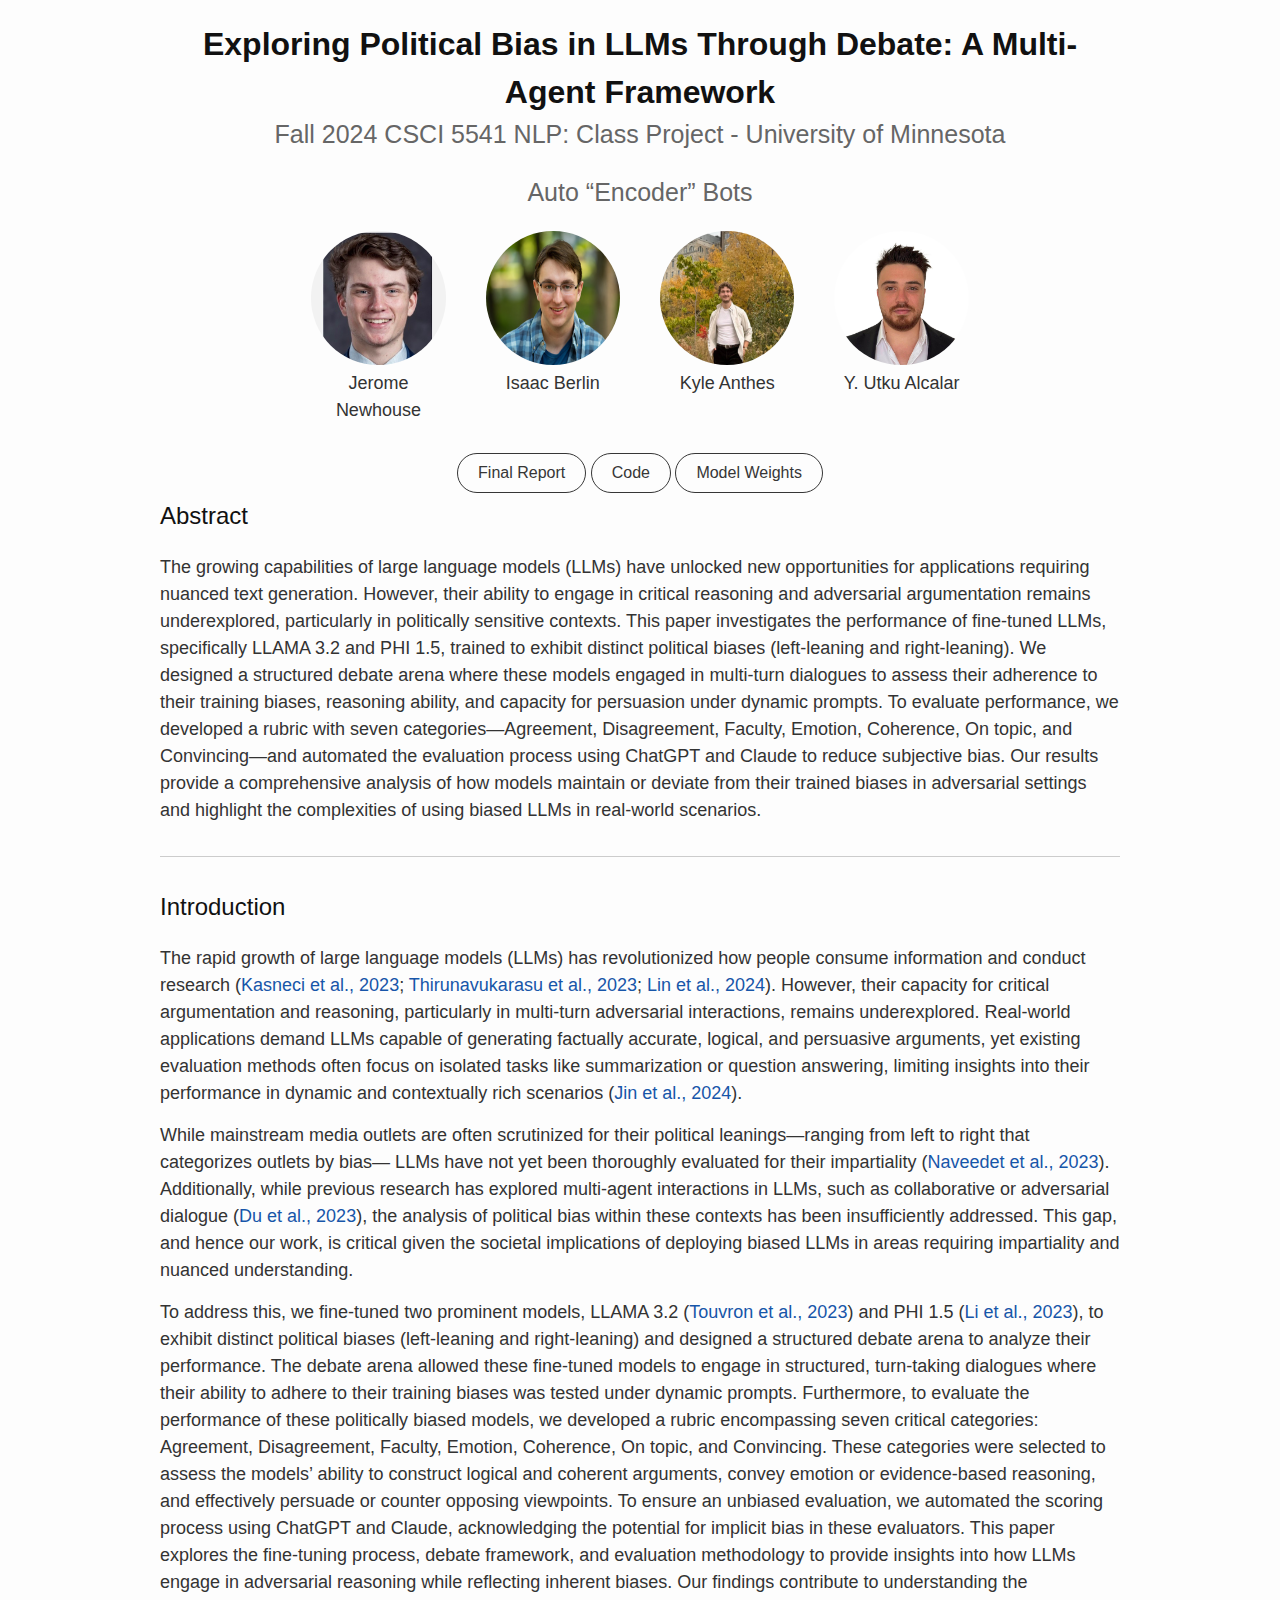
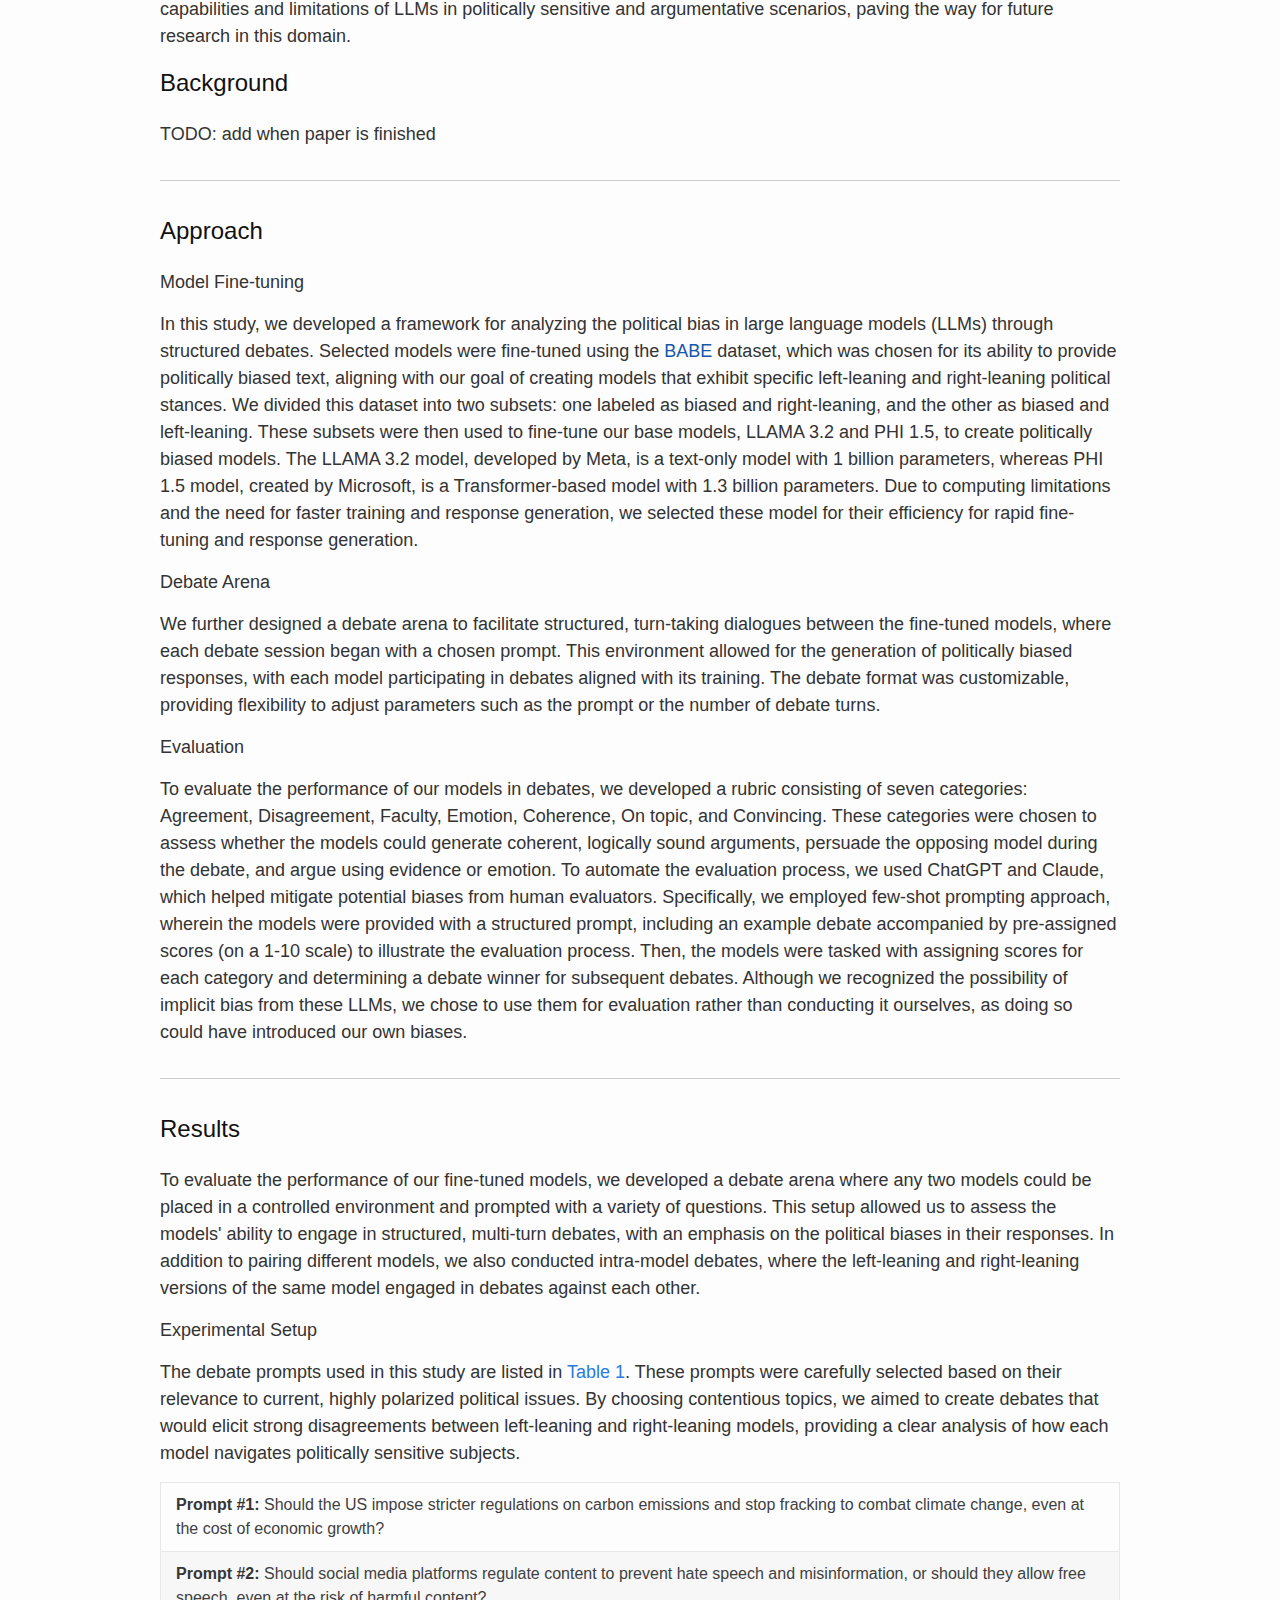
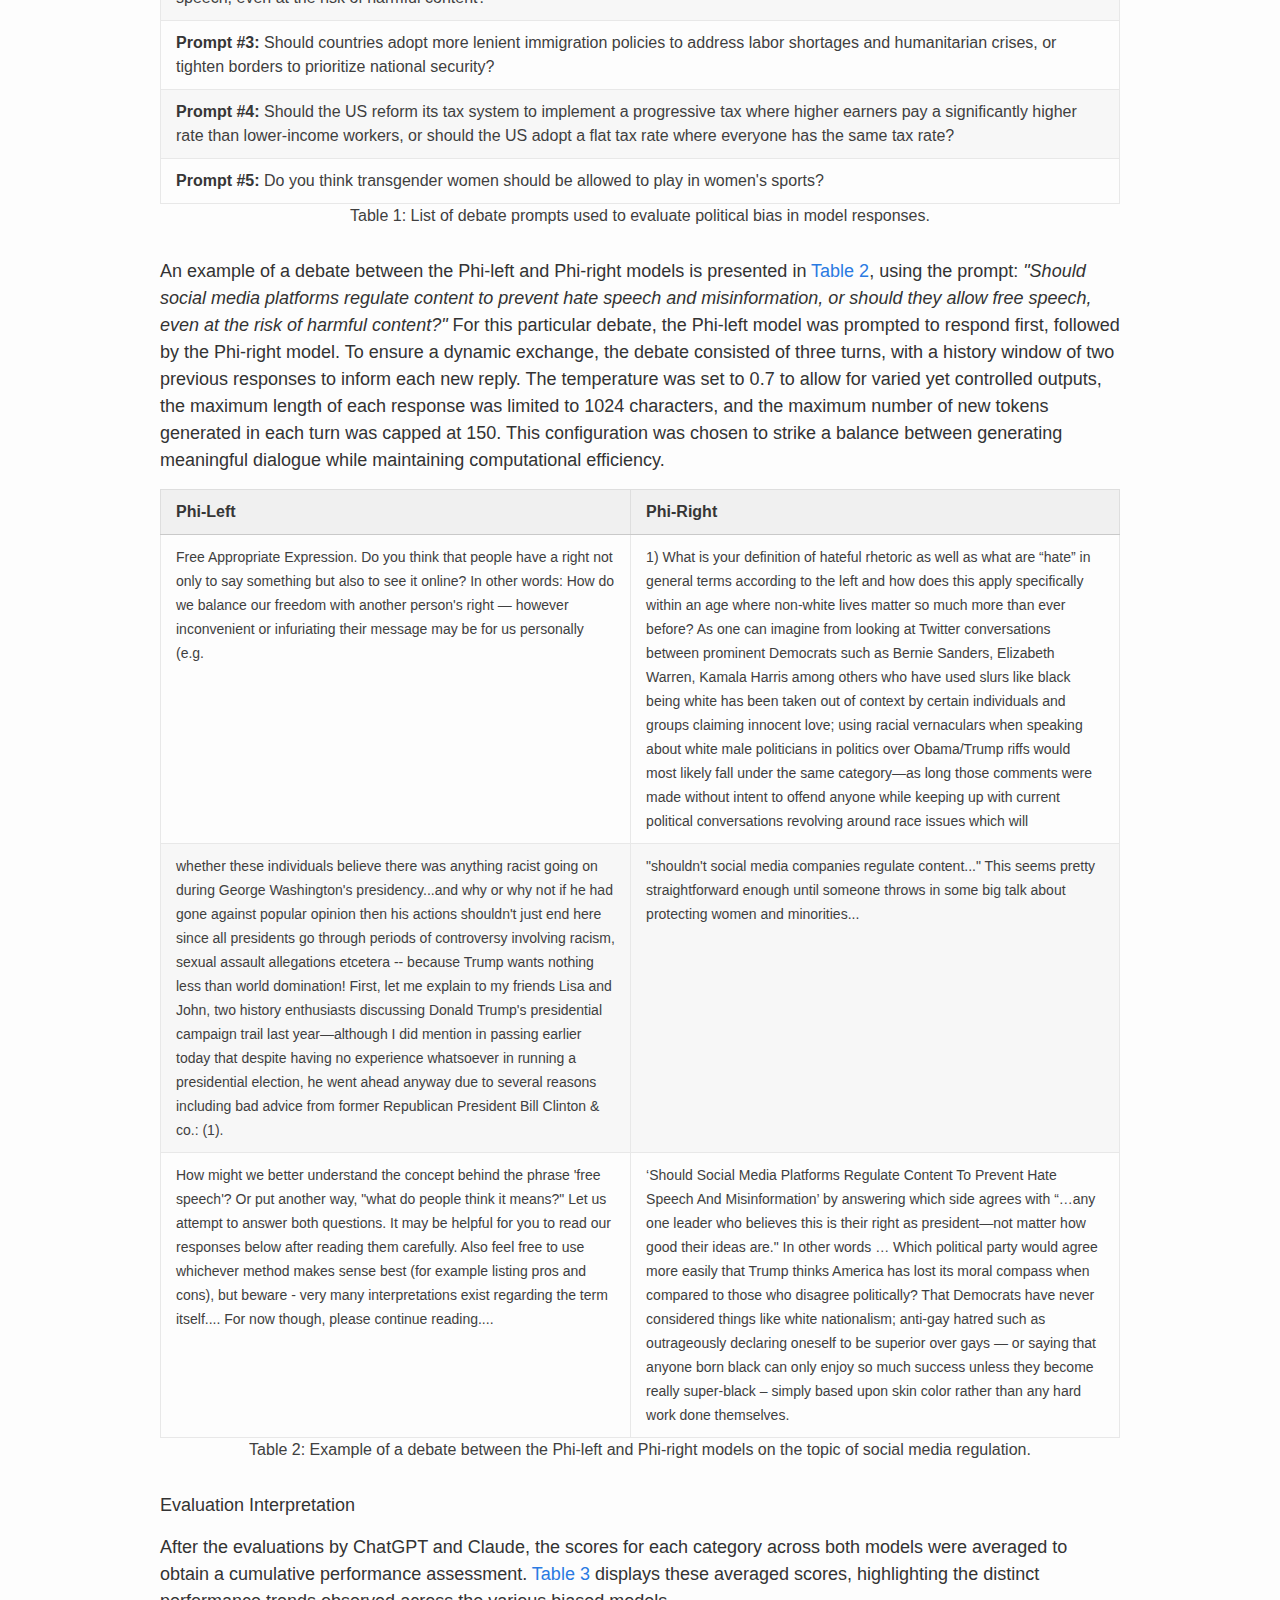
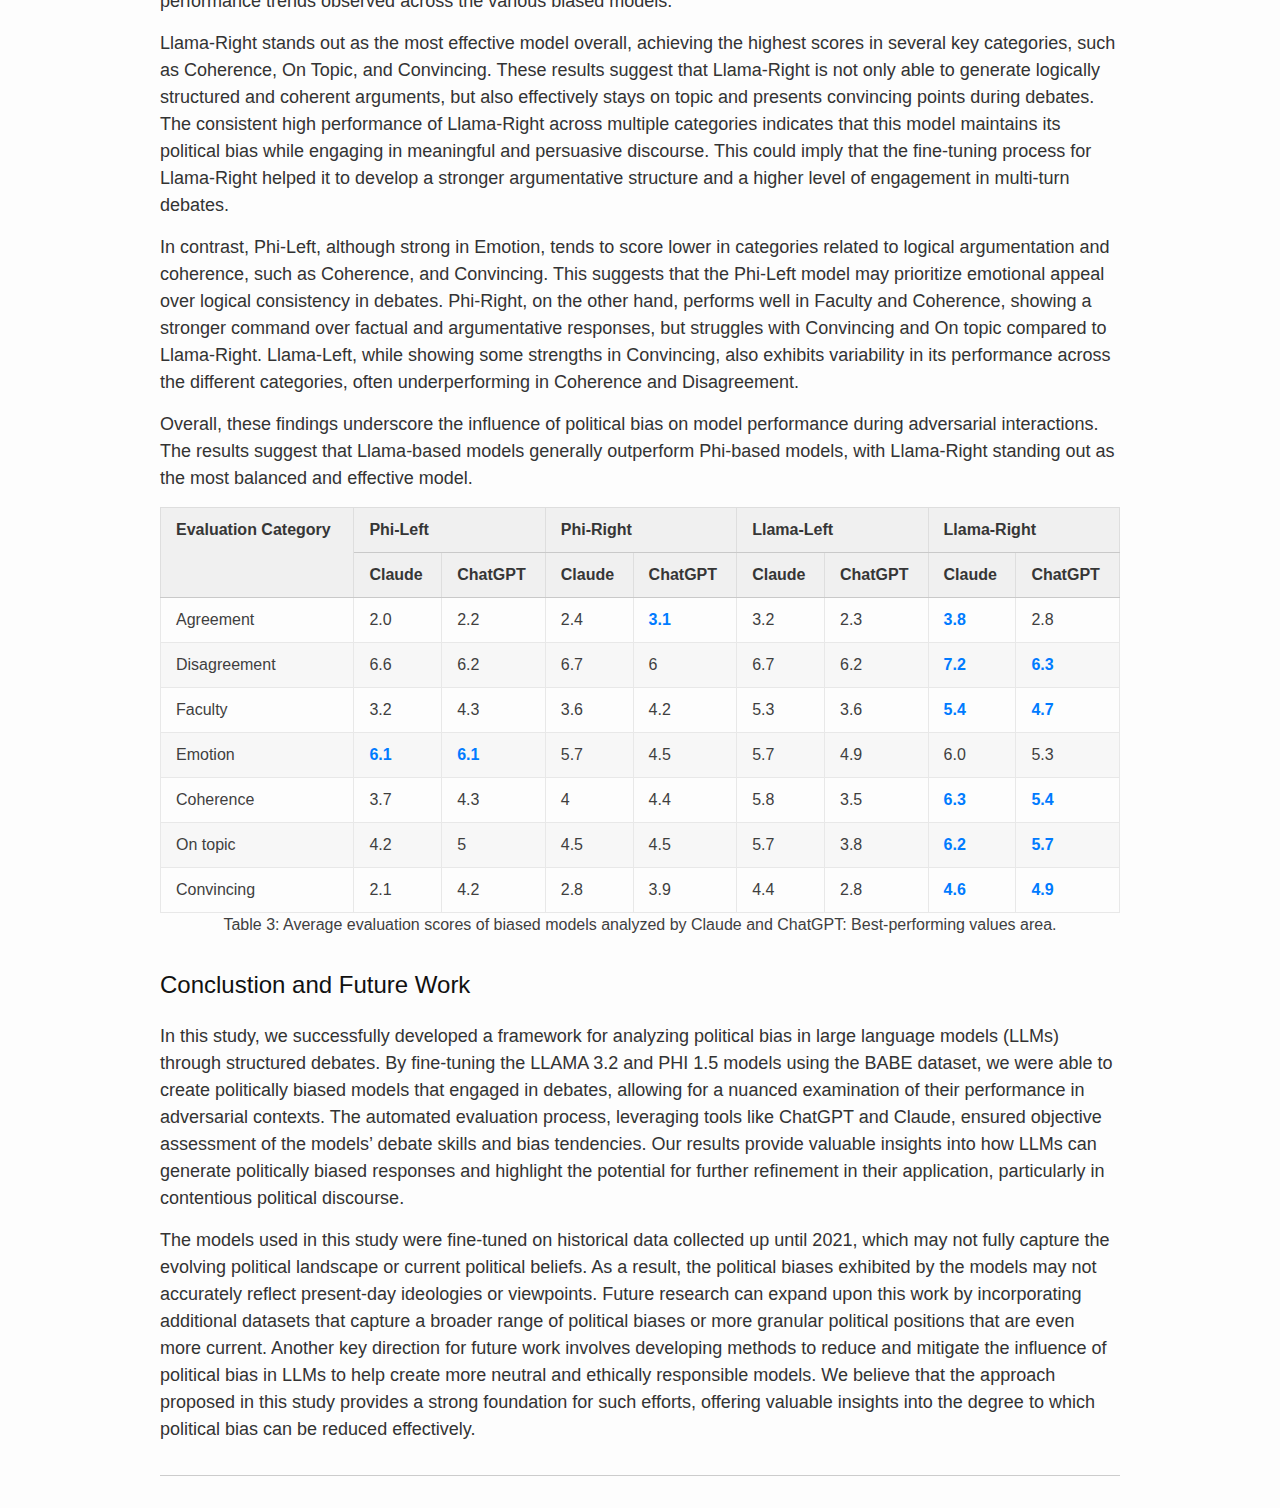
==== index.html @ ff6e603a "final version of website mostly completed" ====
<!DOCTYPE html>
<!-- saved from url=(0014)about:internet -->
<html lang=" en-US"><head><meta http-equiv="Content-Type" content="text/html; charset=UTF-8">
  
  <meta http-equiv="X-UA-Compatible" content="IE=edge">
  <meta name="viewport" content="width=device-width, initial-scale=1">
  <title>NLP Class Project | Fall 2024 CSCI 5541 | University of Minnesota</title>

  <link rel="stylesheet" href="./files/bulma.min.css" />

  <link rel="stylesheet" href="./files/styles.css">
  <link rel="preconnect" href="https://fonts.gstatic.com/">
  <link href="./files/css2" rel="stylesheet">
  <link href="./files/css" rel="stylesheet">


  <base href="." target="_blank"></head>


<body>
  <div>
    <div class="wrapper">
      <h1 style="font-family: &#39;Lato&#39;, sans-serif;">Exploring Political Bias in LLMs Through Debate: A Multi-Agent Framework</h1>
      <h4 style="font-family: &#39;Lato&#39;, sans-serif; ">Fall 2024 CSCI 5541 NLP: Class Project - University of Minnesota</h4>
      <h4 style="font-family: &#39;Lato&#39;, sans-serif; ">Auto “Encoder” Bots</h4>

      <div class="authors-wrapper">
        
        <div class="author-container">
          <div class="author-image">
                        
              <img src="files\img\Jerome_Newhouse_Headshot.png" alt="Jerome Newhouse Headshot">
            
            
          </div>
          <p>
                        
            Jerome Newhouse
            
          </p>
        </div>
        
        <div class="author-container">
          <div class="author-image">
            
            <img src="files\img\Isaac_Berlin_Headshot.png" alt="Isaac Berlin Headshot">
            
          </div>
          <p>
            
            Isaac Berlin
            
          </p>
        </div>
        
        <div class="author-container">
          <div class="author-image">
            
              <img src="files/img/Kyle_Anthes_Headshot.jpg" alt="Kyle_Anthes_Headshot">            
            
          </div>
          <p>
              Kyle Anthes
          </p>
        </div>
        
        <div class="author-container">
          <div class="author-image">
                        
              <img src="files/img/Y_Utku_Alcalar_Headshot.jpg" alt="Y. Utku Alcalar Headshot">
            
          </div>
          <p>
            Y. Utku Alcalar
          </p>
        </div>
        
      </div>

      <br/>

      <div class="authors-wrapper">
        <div class="publication-links">
          <!-- Github link -->
          <span class="link-block">
            <a
              href=""
              target="_blank"
              class="external-link button is-normal is-rounded is-dark is-outlined"
            >
            <span>Final Report</span>
            </a>
          </span>
          <span class="link-block">
            <a
              href="https://github.com/isaac-berlin/LLM_Model_Bias"
              target="_blank"
              class="external-link button is-normal is-rounded is-dark is-outlined"
            >
            <span>Code</span>
            </a>
          </span>      
          <span class="link-block">
            <a
              href=""
              target="_blank"
              class="external-link button is-normal is-rounded is-dark is-outlined"
            >
            <span>Model Weights</span>
            </a>
          </span>              
        </div>
      </div>


    </div>
  </div>

  <div class="wrapper">
    <h2 id="abstract">Abstract</h2>
<p>
  The growing capabilities of large language models (LLMs) have unlocked new opportunities for applications requiring nuanced text generation. 
  However, their ability to engage in critical reasoning and adversarial argumentation remains underexplored, particularly in politically sensitive contexts. 
  This paper investigates the performance of fine-tuned LLMs, specifically LLAMA 3.2 and PHI 1.5, trained to exhibit distinct political biases (left-leaning and right-leaning). 
  We designed a structured debate arena where these models engaged in multi-turn dialogues to assess their adherence to their training biases, reasoning ability, and capacity for persuasion under dynamic prompts. 
  To evaluate performance, we developed a rubric with seven categories—Agreement, Disagreement, Faculty, Emotion, Coherence, On topic, and Convincing—and automated the evaluation process using ChatGPT and Claude to reduce subjective bias. 
  Our results provide a comprehensive analysis of how models maintain or deviate from their trained biases in adversarial settings and highlight the complexities of using biased LLMs in real-world scenarios.
</p>

<hr>

<h2 id="introduction">Introduction</h2>
<p>
  The rapid growth of large language models (LLMs) has revolutionized how people consume information  and conduct research (<a href="">Kasneci et al., 2023</a>; 
  <a href="">Thirunavukarasu et al., 2023</a>; <a href="">Lin et al., 2024</a>). However, their capacity for critical argumentation
  and reasoning, particularly in multi-turn adversarial interactions, remains underexplored. Real-world applications demand LLMs capable of generating
  factually accurate, logical, and persuasive arguments, yet existing evaluation methods often focus on isolated tasks like summarization or question answering, 
  limiting insights into their performance in dynamic and contextually rich scenarios (<a href="">Jin et al., 2024</a>). 
</p>
<p>
  While mainstream media outlets are often scrutinized for their political leanings—ranging from left to right that categorizes outlets 
  by bias— LLMs have not yet been thoroughly evaluated for their impartiality (<a href="">Naveedet et al., 2023</a>).
  Additionally, while previous research has explored multi-agent interactions in LLMs, such as
  collaborative or adversarial dialogue (<a href="">Du et al., 2023</a>), the analysis of political bias within these
  contexts has been insufficiently addressed. This gap, and hence our work, is critical given the societal 
  implications of deploying biased LLMs in areas requiring impartiality and nuanced understanding.
</p>
<p>
  To address this, we fine-tuned two prominent models, LLAMA 3.2 (<a href="">Touvron et al., 2023</a>) and
  PHI 1.5 (<a href="">Li et al., 2023</a>), to exhibit distinct political biases (left-leaning and right-leaning) and designed
  a structured debate arena to analyze their performance. The debate arena allowed these fine-tuned
  models to engage in structured, turn-taking dialogues where their ability to adhere to their training
  biases was tested under dynamic prompts. Furthermore, to evaluate the performance of these politically biased models, 
  we developed a rubric encompassing seven critical categories: Agreement, Disagreement, Faculty, Emotion, Coherence, On topic, 
  and Convincing. These categories were selected to assess the models’ ability to construct
  logical and coherent arguments, convey emotion or evidence-based reasoning, and effectively persuade
  or counter opposing viewpoints. To ensure an unbiased evaluation, we automated the scoring process
  using ChatGPT and Claude, acknowledging the potential for implicit bias in these evaluators.
  This paper explores the fine-tuning process, debate framework, and evaluation methodology to
  provide insights into how LLMs engage in adversarial reasoning while reflecting inherent biases.
  Our findings contribute to understanding the capabilities and limitations of LLMs in politically
  sensitive and argumentative scenarios, paving the way for future research in this domain.
</p>

<h2 id="introduction">Background</h2>
<p>
TODO: add when paper is finished
<p>

<hr>

<h2 id="approach">Approach</h2>
<p><b>Model Fine-tuning</b></p>
<p>
  In this study, we developed a framework for analyzing the political bias in large language models (LLMs) through structured debates. 
  Selected models were fine-tuned using the <a href="">BABE</a> dataset, which was chosen for its ability to provide politically biased text, 
  aligning with our goal of creating models that exhibit specific left-leaning and right-leaning political stances. 
  We divided this dataset into two subsets: one labeled as biased and right-leaning, and the other as biased and left-leaning. These subsets were then used to fine-tune our base models, LLAMA 3.2 and PHI 1.5, to create politically biased models. 
  The LLAMA 3.2 model, developed by Meta, is a text-only model with 1 billion parameters, whereas PHI 1.5 model, created by Microsoft, is a Transformer-based model with 1.3 billion parameters. 
  Due to computing limitations and the need for faster training and response generation, we selected these model for their efficiency for rapid fine-tuning and response generation.
</p>

<p><b>Debate Arena</b></p>
<p>
  We further designed a debate arena to facilitate structured, turn-taking dialogues between the fine-tuned models, where each debate session began with a chosen prompt. 
  This environment allowed for the generation of politically biased responses, with each model participating in debates aligned with its training. 
  The debate format was customizable, providing flexibility to adjust parameters such as the prompt or the number of debate turns.
</p>

<p><b>Evaluation</b></p>
<p>
  To evaluate the performance of our models in debates, we developed a rubric consisting of seven categories: Agreement, Disagreement, Faculty, Emotion, Coherence, On topic, and Convincing. 
  These categories were chosen to assess whether the models could generate coherent, logically sound arguments, persuade the opposing model during the debate, and argue using evidence or emotion. 
  To automate the evaluation process, we used ChatGPT and Claude, which helped mitigate potential biases from human evaluators.
  Specifically, we employed few-shot prompting approach, wherein the models were provided with a structured prompt, 
  including an example debate accompanied by pre-assigned scores (on a 1-10 scale) to illustrate the evaluation process. 
  Then, the models were tasked with assigning scores for each category and determining a debate winner for subsequent debates. 
  Although we recognized the possibility of implicit bias from these LLMs, we chose to use them for evaluation rather than conducting it ourselves, as doing so could have introduced our own biases.
</p>

<hr>
    
<h2 id="results">Results</h2>
<p>
To evaluate the performance of our fine-tuned models, we developed a debate arena where any two models could be placed in a controlled environment and prompted with a variety of questions. 
This setup allowed us to assess the models' ability to engage in structured, multi-turn debates, with an emphasis on the political biases in their responses. In addition to pairing different models, 
we also conducted intra-model debates, where the left-leaning and right-leaning versions of the same model engaged in debates against each other.
</p>

<p><b>Experimental Setup</b></p>
<p>
  The debate prompts used in this study are listed in <a href="index.html#table-1" target="_self">Table 1</a>. These prompts were carefully selected based on their relevance to current, highly polarized political issues. 
  By choosing contentious topics, we aimed to create debates that would elicit strong disagreements between left-leaning and right-leaning models, providing a clear analysis of how each model navigates politically sensitive subjects.
</p>

<table id="table-1">
  <tr>
      <td><strong>Prompt #1:</strong> Should the US impose stricter regulations on carbon emissions and stop fracking to combat climate change, even at the cost of economic growth?</td>
  </tr>
  <tr>
      <td><strong>Prompt #2:</strong> Should social media platforms regulate content to prevent hate speech and misinformation, or should they allow free speech, even at the risk of harmful content?</td>
  </tr>
  <tr>
      <td><strong>Prompt #3:</strong> Should countries adopt more lenient immigration policies to address labor shortages and humanitarian crises, or tighten borders to prioritize national security?</td>
  </tr>
  <tr>
      <td><strong>Prompt #4:</strong> Should the US reform its tax system to implement a progressive tax where higher earners pay a significantly higher rate than lower-income workers, or should the US adopt a flat tax rate where everyone has the same tax rate?</td>
  </tr>
  <tr>
      <td><strong>Prompt #5:</strong> Do you think transgender women should be allowed to play in women's sports?</td>
  </tr>
  <caption>Table 1: List of debate prompts used to evaluate political bias in model responses.</caption>
</table>

<p>
  An example of a debate between the Phi-left and Phi-right models is presented in <a href="index.html#table-2" target="_self">Table 2</a>, using the prompt:
  <i>"Should social media platforms regulate content to prevent hate speech and misinformation, or should they allow free speech, even at the risk of harmful content?"</i>
  For this particular debate, the Phi-left model was prompted to respond first, followed by the Phi-right model. To ensure a dynamic exchange, the debate consisted of three turns, 
  with a history window of two previous responses to inform each new reply. The temperature was set to 0.7 to allow for varied yet controlled outputs, the maximum length of each response was limited to 1024 characters,
  and the maximum number of new tokens generated in each turn was capped at 150. This configuration was chosen to strike a balance between generating meaningful dialogue while maintaining computational efficiency.
</p>

<table id="table-2">
  <thead>
      <tr>
          <th><strong>Phi-Left</strong></th>
          <th><strong>Phi-Right</strong></th>
      </tr>
  </thead>
  <tbody>
      <tr>
          <td>
              <small>
                  Free Appropriate Expression. Do you think that people have a right not only to say something but also to see it online? In other words: 
                  How do we balance our freedom with another person's right — however inconvenient or infuriating their message may be for us personally (e.g.
              </small>
          </td>
          <td>
              <small>
                  1) What is your definition of hateful rhetoric as well as what are “hate” in general terms according to the left and how does this apply specifically within an 
                  age where non-white lives matter so much more than ever before? As one can imagine from looking at Twitter conversations between prominent Democrats such as Bernie Sanders, 
                  Elizabeth Warren, Kamala Harris among others who have used slurs like black being white has been taken out of context by certain individuals and groups claiming innocent love; 
                  using racial vernaculars when speaking about white male politicians in politics over Obama/Trump riffs would most likely fall under the same category—as long those comments were
                  made without intent to offend anyone while keeping up with current political conversations revolving around race issues which will
              </small>
          </td>
      </tr>
      <tr>
          <td>
              <small>
                  whether these individuals believe there was anything racist going on during George Washington's presidency...and why or why not if he had gone against popular opinion then his 
                  actions shouldn't just end here since all presidents go through periods of controversy involving racism, sexual assault allegations etcetera -- because Trump wants nothing less 
                  than world domination! First, let me explain to my friends Lisa and John, two history enthusiasts discussing Donald Trump's presidential campaign trail last year—although I did 
                  mention in passing earlier today that despite having no experience whatsoever in running a presidential election, he went ahead anyway due to several reasons including bad advice
                   from former Republican President Bill Clinton & co.: (1).
              </small>
          </td>
          <td>
              <small>
                  "shouldn't social media companies regulate content..." This seems pretty straightforward enough until someone throws in some big talk about protecting women and minorities...
              </small>
          </td>
      </tr>
      <tr>
          <td>
              <small>
                  How might we better understand the concept behind the phrase 'free speech'? Or put another way, "what do people think it means?" Let us attempt to answer both questions. 
                  It may be helpful for you to read our responses below after reading them carefully. Also feel free to use whichever method makes sense best (for example listing pros and cons), 
                  but beware - very many interpretations exist regarding the term itself.... For now though, please continue reading....
              </small>
          </td>
          <td>
              <small>
                  ‘Should Social Media Platforms Regulate Content To Prevent Hate Speech And Misinformation’ by answering which side agrees with “…any one leader who believes this is their right 
                  as president—not matter how good their ideas are." In other words … Which political party would agree more easily that Trump thinks America has lost its moral compass when compared 
                  to those who disagree politically? That Democrats have never considered things like white nationalism; anti-gay hatred such as outrageously declaring oneself to be superior 
                  over gays — or saying that anyone born black can only enjoy so much success unless they become really super-black – simply based upon skin color rather than any hard work done themselves.
              </small>
          </td>
      </tr>
  </tbody>
  <caption>Table 2: Example of a debate between the Phi-left and Phi-right models on the topic of social media regulation.</caption>
</table>


<p><b>Evaluation Interpretation</b></p>
<p>
  After the evaluations by ChatGPT and Claude, the scores for each category across both models were averaged to obtain a cumulative performance assessment. 
  <a href="index.html#table-3" target="_self">Table 3</a> displays these averaged scores, highlighting the distinct performance trends observed across the various biased models.
</p>
<p>
  Llama-Right stands out as the most effective model overall, achieving the highest scores in several key categories, such as Coherence, On Topic, and Convincing. 
  These results suggest that Llama-Right is not only able to generate logically structured and coherent arguments, but also effectively stays on topic and presents convincing points
  during debates. The consistent high performance of Llama-Right across multiple categories indicates that this model maintains its political bias while engaging in meaningful and persuasive discourse.
  This could imply that the fine-tuning process for Llama-Right helped it to develop a stronger argumentative structure and a higher level of engagement in multi-turn debates.
</p>
<p>
  In contrast, Phi-Left, although strong in Emotion, tends to score lower in categories related to logical argumentation and coherence, such as Coherence, and Convincing. This suggests that the 
  Phi-Left model may prioritize emotional appeal over logical consistency in debates. Phi-Right, on the other hand, performs well in Faculty and Coherence, showing a stronger command over factual and
  argumentative responses, but struggles with Convincing and On topic compared to Llama-Right. Llama-Left, while showing some strengths in Convincing, also exhibits variability in its performance across the different 
  categories, often underperforming in Coherence and Disagreement.
</p>
<p>
  Overall, these findings underscore the influence of political bias on model performance during adversarial interactions.
  The results suggest that Llama-based models generally outperform Phi-based models, with Llama-Right standing out as the most balanced and effective model.
</p>

<table id="table-3">
  <thead>
      <tr>
          <th rowspan="2"><strong>Evaluation Category</strong></th>
          <th colspan="2"><strong>Phi-Left</strong></th>
          <th colspan="2"><strong>Phi-Right</strong></th>
          <th colspan="2"><strong>Llama-Left</strong></th>
          <th colspan="2"><strong>Llama-Right</strong></th>
      </tr>
      <tr>
          <th>Claude</th>
          <th>ChatGPT</th>
          <th>Claude</th>
          <th>ChatGPT</th>
          <th>Claude</th>
          <th>ChatGPT</th>
          <th>Claude</th>
          <th>ChatGPT</th>
      </tr>
  </thead>
  <tbody>
      <tr>
          <td>Agreement</td>
          <td>2.0</td>
          <td>2.2</td>
          <td>2.4</td>
          <td class="table-3-hightlight">3.1</td>
          <td>3.2</td>
          <td>2.3</td>
          <td class="table-3-hightlight">3.8</td>
          <td>2.8</td>
      </tr>
      <tr>
          <td>Disagreement</td>
          <td>6.6</td>
          <td>6.2</td>
          <td>6.7</td>
          <td>6</td>
          <td>6.7</td>
          <td>6.2</td>
          <td class="table-3-hightlight">7.2</td>
          <td class="table-3-hightlight">6.3</td>
      </tr>
      <tr>
          <td>Faculty</td>
          <td>3.2</td>
          <td>4.3</td>
          <td>3.6</td>
          <td>4.2</td>
          <td>5.3</td>
          <td>3.6</td>
          <td class="table-3-hightlight">5.4</td>
          <td class="table-3-hightlight">4.7</td>
      </tr>
      <tr>
          <td>Emotion</td>
          <td class="table-3-hightlight">6.1</td>
          <td class="table-3-hightlight">6.1</td>
          <td>5.7</td>
          <td>4.5</td>
          <td>5.7</td>
          <td>4.9</td>
          <td>6.0</td>
          <td>5.3</td>
      </tr>
      <tr>
          <td>Coherence</td>
          <td>3.7</td>
          <td>4.3</td>
          <td>4</td>
          <td>4.4</td>
          <td>5.8</td>
          <td>3.5</td>
          <td class="table-3-hightlight">6.3</td>
          <td class="table-3-hightlight">5.4</td>
      </tr>
      <tr>
          <td>On topic</td>
          <td>4.2</td>
          <td>5</td>
          <td>4.5</td>
          <td>4.5</td>
          <td>5.7</td>
          <td>3.8</td>
          <td class="table-3-hightlight">6.2</td>
          <td class="table-3-hightlight">5.7</td>
      </tr>
      <tr>
          <td>Convincing</td>
          <td>2.1</td>
          <td>4.2</td>
          <td>2.8</td>
          <td>3.9</td>
          <td>4.4</td>
          <td>2.8</td>
          <td class="table-3-hightlight">4.6</td>
          <td class="table-3-hightlight">4.9</td>
      </tr>
  </tbody>

  <caption>Table 3: Average evaluation scores of biased models analyzed by Claude and ChatGPT: Best-performing values area.</caption>
</table>


<h2 id="conclusion">Conclustion and Future Work</h2>
<p>
  In this study, we successfully developed a framework for analyzing political bias in large language models (LLMs) through structured debates. By
  fine-tuning the LLAMA 3.2 and PHI 1.5 models using the BABE dataset, we were able to create politically biased models that engaged in debates,
  allowing for a nuanced examination of their performance in adversarial contexts. The automated evaluation process, leveraging tools like ChatGPT
  and Claude, ensured objective assessment of the models’ debate skills and bias tendencies. Our results provide valuable insights into how LLMs can
  generate politically biased responses and highlight the potential for further refinement in their application, particularly in contentious political discourse.
</p>
<p>
The models used in this study were fine-tuned on historical data collected up until 2021, which may not fully capture the evolving political landscape
or current political beliefs. As a result, the political biases exhibited by the models may not accurately reflect present-day ideologies or viewpoints.
Future research can expand upon this work by incorporating additional datasets that capture a broader range of political biases or more granular political positions that are even more current.
Another key direction for future work involves developing methods to reduce and mitigate the influence of political bias in LLMs to help create
more neutral and ethically responsible models. We believe that the approach proposed in this study provides a strong foundation for such efforts, 
offering valuable insights into the degree to which political bias can be reduced effectively.
</p>
<hr>
  </div>
</body></html>
---- files/styles.css ----
/** Reset some basic elements */
body, h1, h2, h3, h4, h5, h6, p, blockquote, pre, hr, dl, dd, ol, ul, figure { margin: 0; padding: 0; }

/** Basic styling */
body { font: 400 16px/1.5 -apple-system, BlinkMacSystemFont, "Segoe UI", Roboto, Helvetica, Arial, sans-serif, "Apple Color Emoji", "Segoe UI Emoji", "Segoe UI Symbol"; color: #111; background-color: #fdfdfd; -webkit-text-size-adjust: 100%; -webkit-font-feature-settings: "kern" 1; -moz-font-feature-settings: "kern" 1; -o-font-feature-settings: "kern" 1; font-feature-settings: "kern" 1; font-kerning: normal; display: flex; min-height: 100vh; flex-direction: column; }

/** Set `margin-bottom` to maintain vertical rhythm */
h1, h2, h3, h4, h5, h6, p, blockquote, pre, ul, ol, dl, figure, .highlight { margin-bottom: 15px; }

/** `main` element */
main { display: block; /* Default value of `display` of `main` element is 'inline' in IE 11. */ }

/** Images */
img { max-width: 100%; vertical-align: middle; }

/** Figures */
figure > img { display: block; }

figcaption { font-size: 14px; }

/** Lists */
ul, ol { margin-left: 30px; }

li > ul, li > ol { margin-bottom: 0; }

/** Headings */
h1, h2, h3, h4, h5, h6 { font-weight: 400; }

/** Links */
a { color: #2a7ae2; text-decoration: none; }

a:visited { color: #1756a9; }

a:hover { color: #111; text-decoration: underline; }

.social-media-list a:hover { text-decoration: none; }

.social-media-list a:hover .username { text-decoration: underline; }

/** Blockquotes */
blockquote { color: #828282; border-left: 4px solid #e8e8e8; padding-left: 15px; font-size: 18px; letter-spacing: -1px; font-style: italic; }

blockquote > :last-child { margin-bottom: 0; }

/** Code formatting */
pre, code { font-size: 15px; border: 1px solid #e8e8e8; border-radius: 3px; background-color: #eef; }

code { padding: 1px 5px; }

pre { padding: 8px 12px; overflow-x: auto; }

pre > code { border: 0; padding-right: 0; padding-left: 0; }

/** Wrapper */
.wrapper { max-width: -webkit-calc(800px - (30px * 2)); max-width: calc(800px - (30px * 2)); margin-right: auto; margin-left: auto; padding-right: 30px; padding-left: 30px; }

@media screen and (max-width: 800px) { .wrapper { max-width: -webkit-calc(800px - (30px)); max-width: calc(800px - (30px)); padding-right: 15px; padding-left: 15px; } }

/** Clearfix */
.footer-col-wrapper:after, .wrapper:after { content: ""; display: table; clear: both; }

/** Icons */
.svg-icon { width: 16px; height: 16px; display: inline-block; fill: #828282; padding-right: 5px; vertical-align: text-top; }

.social-media-list li + li { padding-top: 5px; }

/** Tables */
table { margin-bottom: 30px; width: 100%; text-align: left; color: #3f3f3f; border-collapse: collapse; border: 1px solid #e8e8e8; }

table tr:nth-child(even) { background-color: #f7f7f7; }

table th, table td { padding: 10px 15px; }

table th { background-color: #f0f0f0; border: 1px solid #dedede; border-bottom-color: #c9c9c9; }

table td { border: 1px solid #e8e8e8; }

/** Site header */
.site-header { border-top: 5px solid #424242; border-bottom: 1px solid #e8e8e8; min-height: 55.95px; position: relative; }

.site-title { font-size: 26px; font-weight: 300; line-height: 54px; letter-spacing: -1px; margin-bottom: 0; float: left; }

.site-title, .site-title:visited { color: #424242; }

.site-nav { float: right; line-height: 54px; }

.site-nav .nav-trigger { display: none; }

.site-nav .menu-icon { display: none; }

.site-nav .page-link { color: #111; line-height: 1.5; }

.site-nav .page-link:not(:last-child) { margin-right: 20px; }

@media screen and (max-width: 600px) { .site-nav { position: absolute; top: 9px; right: 15px; background-color: #fdfdfd; border: 1px solid #e8e8e8; border-radius: 5px; text-align: right; } .site-nav label[for="nav-trigger"] { display: block; float: right; width: 36px; height: 36px; z-index: 2; cursor: pointer; } .site-nav .menu-icon { display: block; float: right; width: 36px; height: 26px; line-height: 0; padding-top: 10px; text-align: center; } .site-nav .menu-icon > svg { fill: #424242; } .site-nav input ~ .trigger { clear: both; display: none; } .site-nav input:checked ~ .trigger { display: block; padding-bottom: 5px; } .site-nav .page-link { display: block; padding: 5px 10px; margin-left: 20px; } .site-nav .page-link:not(:last-child) { margin-right: 0; } }

/** Site footer */
.site-footer { border-top: 1px solid #e8e8e8; padding: 30px 0; }

.footer-heading { font-size: 18px; margin-bottom: 15px; }

.contact-list, .social-media-list { list-style: none; margin-left: 0; }

.footer-col-wrapper { font-size: 15px; color: #828282; margin-left: -15px; }

.footer-col { float: left; margin-bottom: 15px; padding-left: 15px; }

.footer-col-1 { width: -webkit-calc(35% - (30px / 2)); width: calc(35% - (30px / 2)); }

.footer-col-2 { width: -webkit-calc(20% - (30px / 2)); width: calc(20% - (30px / 2)); }

.footer-col-3 { width: -webkit-calc(45% - (30px / 2)); width: calc(45% - (30px / 2)); }

@media screen and (max-width: 800px) { .footer-col-1, .footer-col-2 { width: -webkit-calc(50% - (30px / 2)); width: calc(50% - (30px / 2)); } .footer-col-3 { width: -webkit-calc(100% - (30px / 2)); width: calc(100% - (30px / 2)); } }

@media screen and (max-width: 600px) { .footer-col { float: none; width: -webkit-calc(100% - (30px / 2)); width: calc(100% - (30px / 2)); } }

/** Page content */
.page-content { padding: 30px 0; flex: 1; }

.page-heading { font-size: 32px; }

.post-list-heading { font-size: 28px; }

.post-list { margin-left: 0; list-style: none; }

.post-list > li { margin-bottom: 30px; }

.post-meta { font-size: 14px; color: #828282; }

.post-link { display: block; font-size: 24px; }

/** Posts */
.post-header { margin-bottom: 30px; }

.post-title { font-size: 42px; letter-spacing: -1px; line-height: 1; }

@media screen and (max-width: 800px) { .post-title { font-size: 36px; } }

.post-content { margin-bottom: 30px; }

.post-content h2 { font-size: 32px; }

@media screen and (max-width: 800px) { .post-content h2 { font-size: 28px; } }

.post-content h3 { font-size: 26px; }

@media screen and (max-width: 800px) { .post-content h3 { font-size: 22px; } }

.post-content h4 { font-size: 20px; }

@media screen and (max-width: 800px) { .post-content h4 { font-size: 18px; } }

/** Syntax highlighting styles */
.highlight { background: #fff; }

.highlighter-rouge .highlight { background: #eef; }

.highlight .c { color: #998; font-style: italic; }

.highlight .err { color: #a61717; background-color: #e3d2d2; }

.highlight .k { font-weight: bold; }

.highlight .o { font-weight: bold; }

.highlight .cm { color: #998; font-style: italic; }

.highlight .cp { color: #999; font-weight: bold; }

.highlight .c1 { color: #998; font-style: italic; }

.highlight .cs { color: #999; font-weight: bold; font-style: italic; }

.highlight .gd { color: #000; background-color: #fdd; }

.highlight .gd .x { color: #000; background-color: #faa; }

.highlight .ge { font-style: italic; }

.highlight .gr { color: #a00; }

.highlight .gh { color: #999; }

.highlight .gi { color: #000; background-color: #dfd; }

.highlight .gi .x { color: #000; background-color: #afa; }

.highlight .go { color: #888; }

.highlight .gp { color: #555; }

.highlight .gs { font-weight: bold; }

.highlight .gu { color: #aaa; }

.highlight .gt { color: #a00; }

.highlight .kc { font-weight: bold; }

.highlight .kd { font-weight: bold; }

.highlight .kp { font-weight: bold; }

.highlight .kr { font-weight: bold; }

.highlight .kt { color: #458; font-weight: bold; }

.highlight .m { color: #099; }

.highlight .s { color: #d14; }

.highlight .na { color: #008080; }

.highlight .nb { color: #0086B3; }

.highlight .nc { color: #458; font-weight: bold; }

.highlight .no { color: #008080; }

.highlight .ni { color: #800080; }

.highlight .ne { color: #900; font-weight: bold; }

.highlight .nf { color: #900; font-weight: bold; }

.highlight .nn { color: #555; }

.highlight .nt { color: #000080; }

.highlight .nv { color: #008080; }

.highlight .ow { font-weight: bold; }

.highlight .w { color: #bbb; }

.highlight .mf { color: #099; }

.highlight .mh { color: #099; }

.highlight .mi { color: #099; }

.highlight .mo { color: #099; }

.highlight .sb { color: #d14; }

.highlight .sc { color: #d14; }

.highlight .sd { color: #d14; }

.highlight .s2 { color: #d14; }

.highlight .se { color: #d14; }

.highlight .sh { color: #d14; }

.highlight .si { color: #d14; }

.highlight .sx { color: #d14; }

.highlight .sr { color: #009926; }

.highlight .s1 { color: #d14; }

.highlight .ss { color: #990073; }

.highlight .bp { color: #999; }

.highlight .vc { color: #008080; }

.highlight .vg { color: #008080; }

.highlight .vi { color: #008080; }

.highlight .il { color: #099; }

.wrapper { max-width: calc(1000px - (10px * 2)); padding-right: 10px; padding-left: 10px; }

h1 { font-weight: bold; font-size: 32px; margin-top: 20px; margin-bottom: 0px; text-align: center; }

hr { margin-top: 32px; margin-bottom: 32px; background-color: #ccc; border: 0px; height: 1px; }

h4 { color: #666; font-size: 25px; margin-bottom: 20px; text-align: center; }

h2 { font-size: 24px; margin-bottom: 20px; }

h3 { font-size: 20px; padding-top: 12px; }

p { font-size: 18px; color: #333; font-weight: 300; }

.video-wrapper { text-align: center; margin-bottom: 20px; position: relative; width: 100%; padding-bottom: 56.25%; }

iframe { position: absolute; width: 100%; height: 100%; left: 0; top: 0; }

.links-wrapper { display: flex; flex-direction: row; align-items: flex-start; justify-content: center; gap: 40px; text-align: center; }


.authors-wrapper { display: flex; flex-direction: row; align-items: flex-start; justify-content: center; gap: 40px; text-align: center; }


.author-container { width: 14%; align-self: flex-start; }

.author-container p { margin-bottom: 0px; font-size: 18px; }

.author-image { position: relative; width: 100%; padding-bottom: 100%; margin-bottom: 5px; }

.author-image img { position: absolute; width: 100%; height: 100%; top: 0; left: 0; border-radius: 50%; }

.center { text-align: center; }

.acknowledgement { color: #999; font-size: 12px; }

.logos { text-align: center; }

.logos img { padding: 0 4px 0 4px; height: 28px; }

.img-left { display: inline-block; width: 45%; }

.text-right { display: inline-block; width: calc(54% - 16px); margin-left: 16px; vertical-align: middle; }

.quote { width: 70%; margin-left: 15%; }

pre { display: block; font-size: 14px; color: #333; word-break: break-all; word-wrap: break-word; background-color: #f5f5f5; border: 1px solid #ccc; border-radius: 4px; }

.sys-img { width: 90%; margin-left: 5%; }

.sys-img-small { width: 70%; margin-left: 15%; }

.sys-icon-img img { width: 25px; }

.links p { margin-bottom: 10px; }

@media (max-width: 600px) { h4 { font-size: 20px; } h2 { font-size: 20px; } h3 { font-size: 16px; } p { font-size: 14px; } .author-container p { font-size: 10px; } pre { font-size: 10px; } .wrapper { max-width: calc(100vw - 20px); padding-right: 10px; padding-left: 10px; } .authors-wrapper { display: flex; flex-direction: row; align-items: flex-start; justify-content: center; gap: 10px; text-align: center; } .author-container { width: 12%; align-self: flex-start; } .img-left { display: block; text-align: center; width: 70%; margin-left: 15%; } .text-right { width: 100%; margin-left: 0px; } .sys-img { width: 100%; margin-left: 0; } }

caption {
    caption-side: bottom;
}
/*# sourceMappingURL=styles.css.map */




.link-block a {
    margin-top: 5px;
    margin-bottom: 5px;
}

.table-3-hightlight {
    color: #007bff;
    font-weight: bold;
}
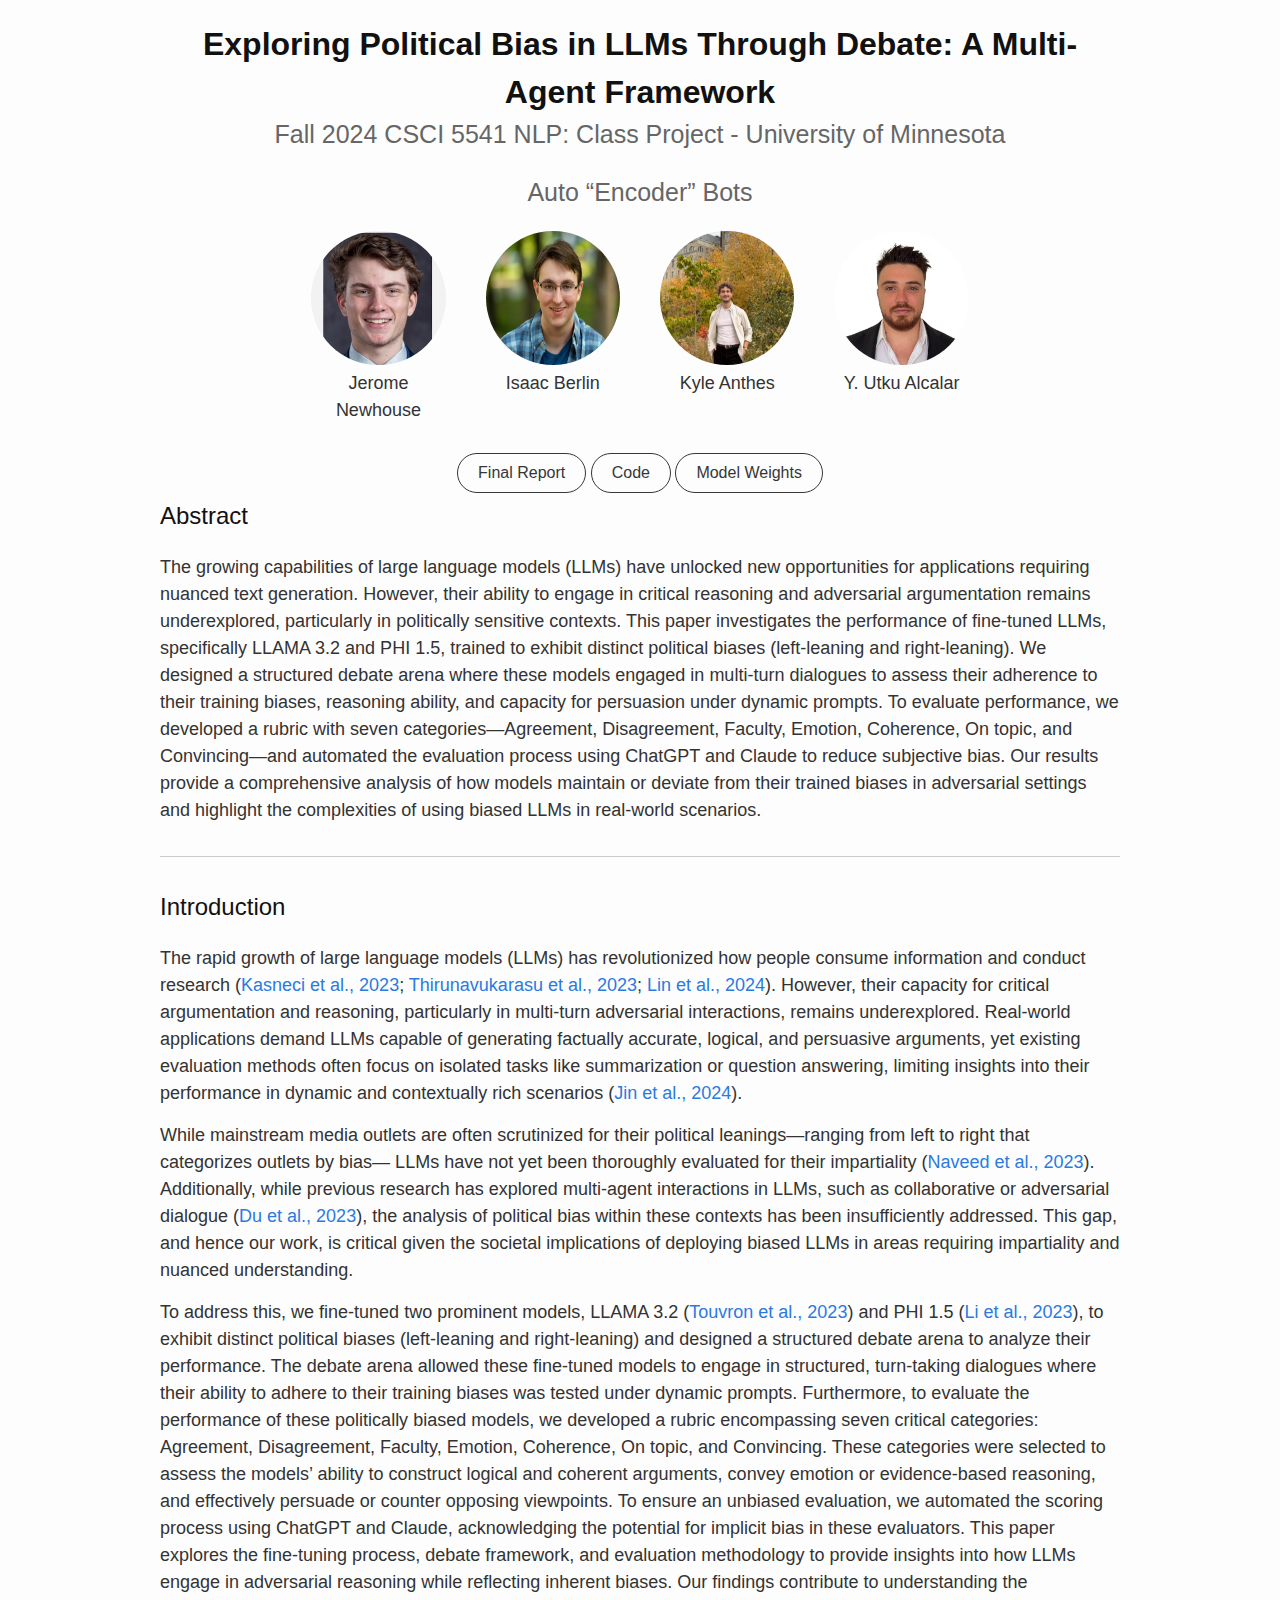
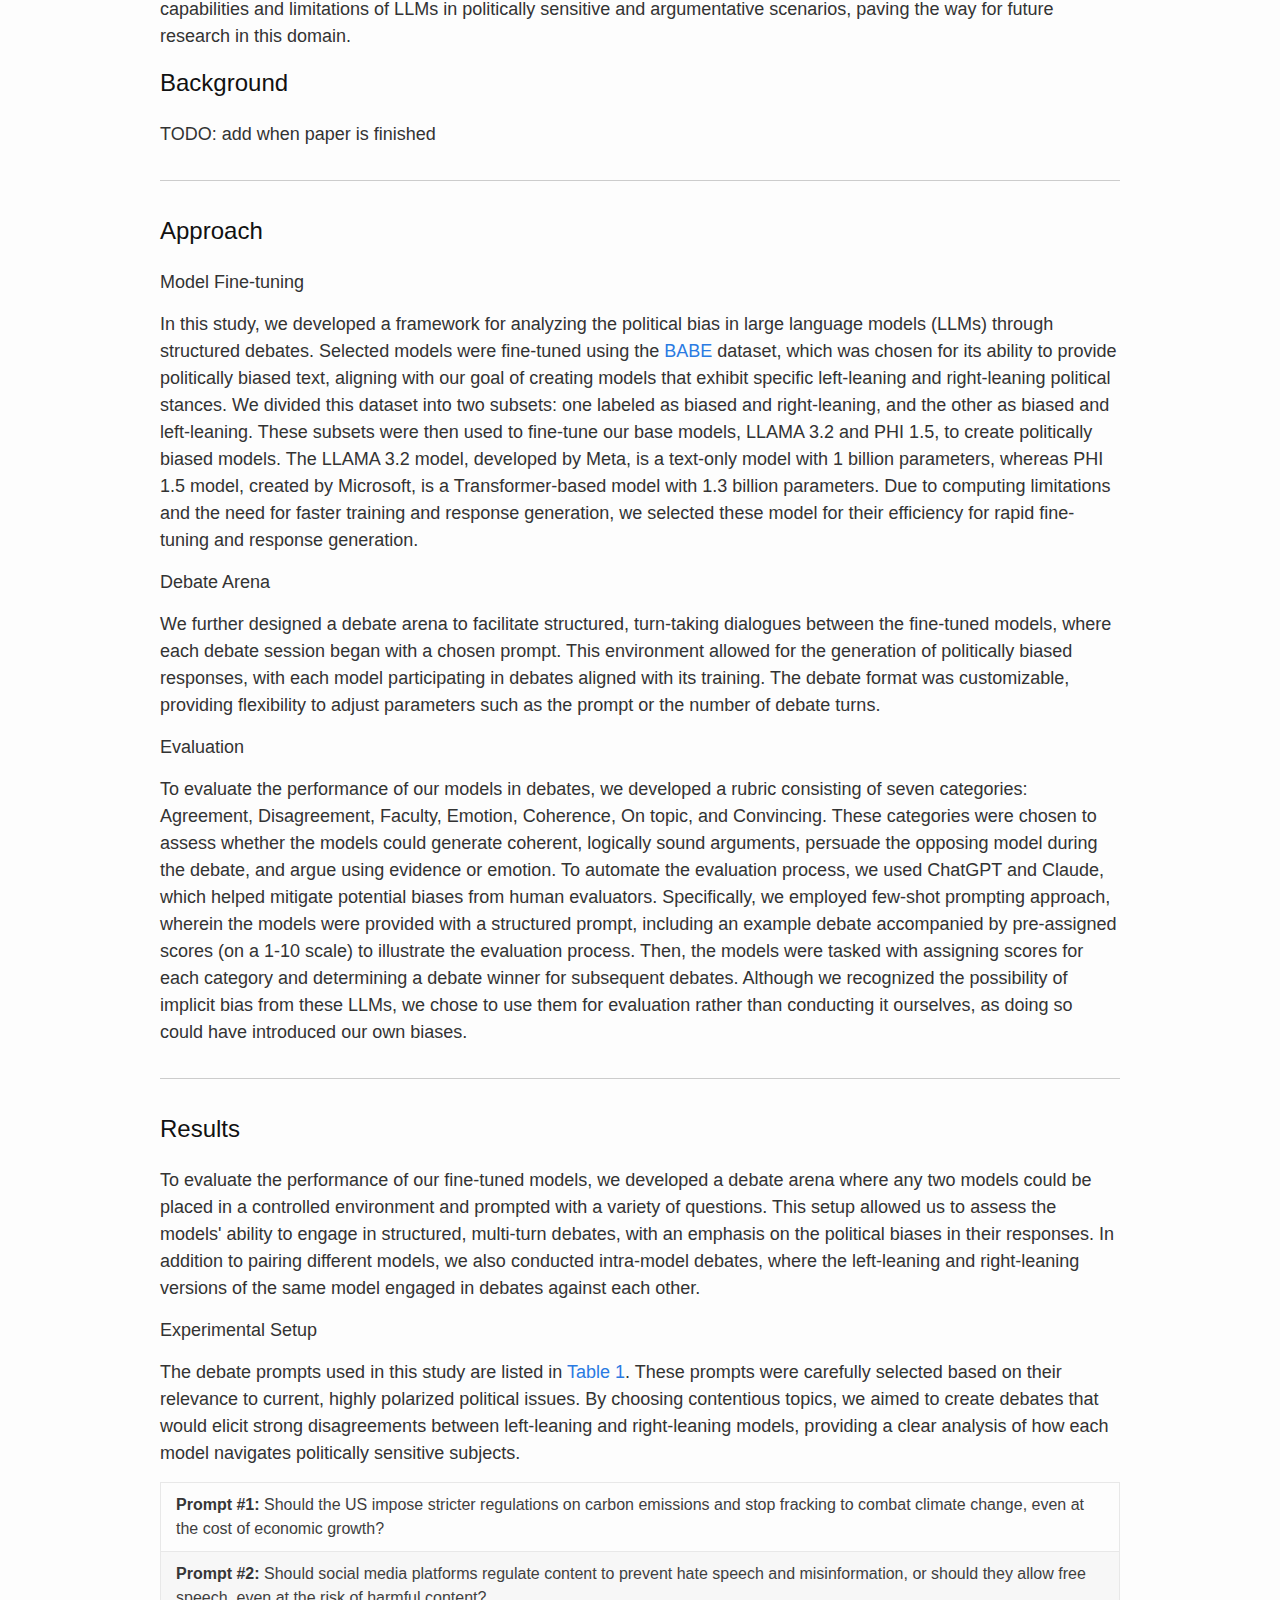
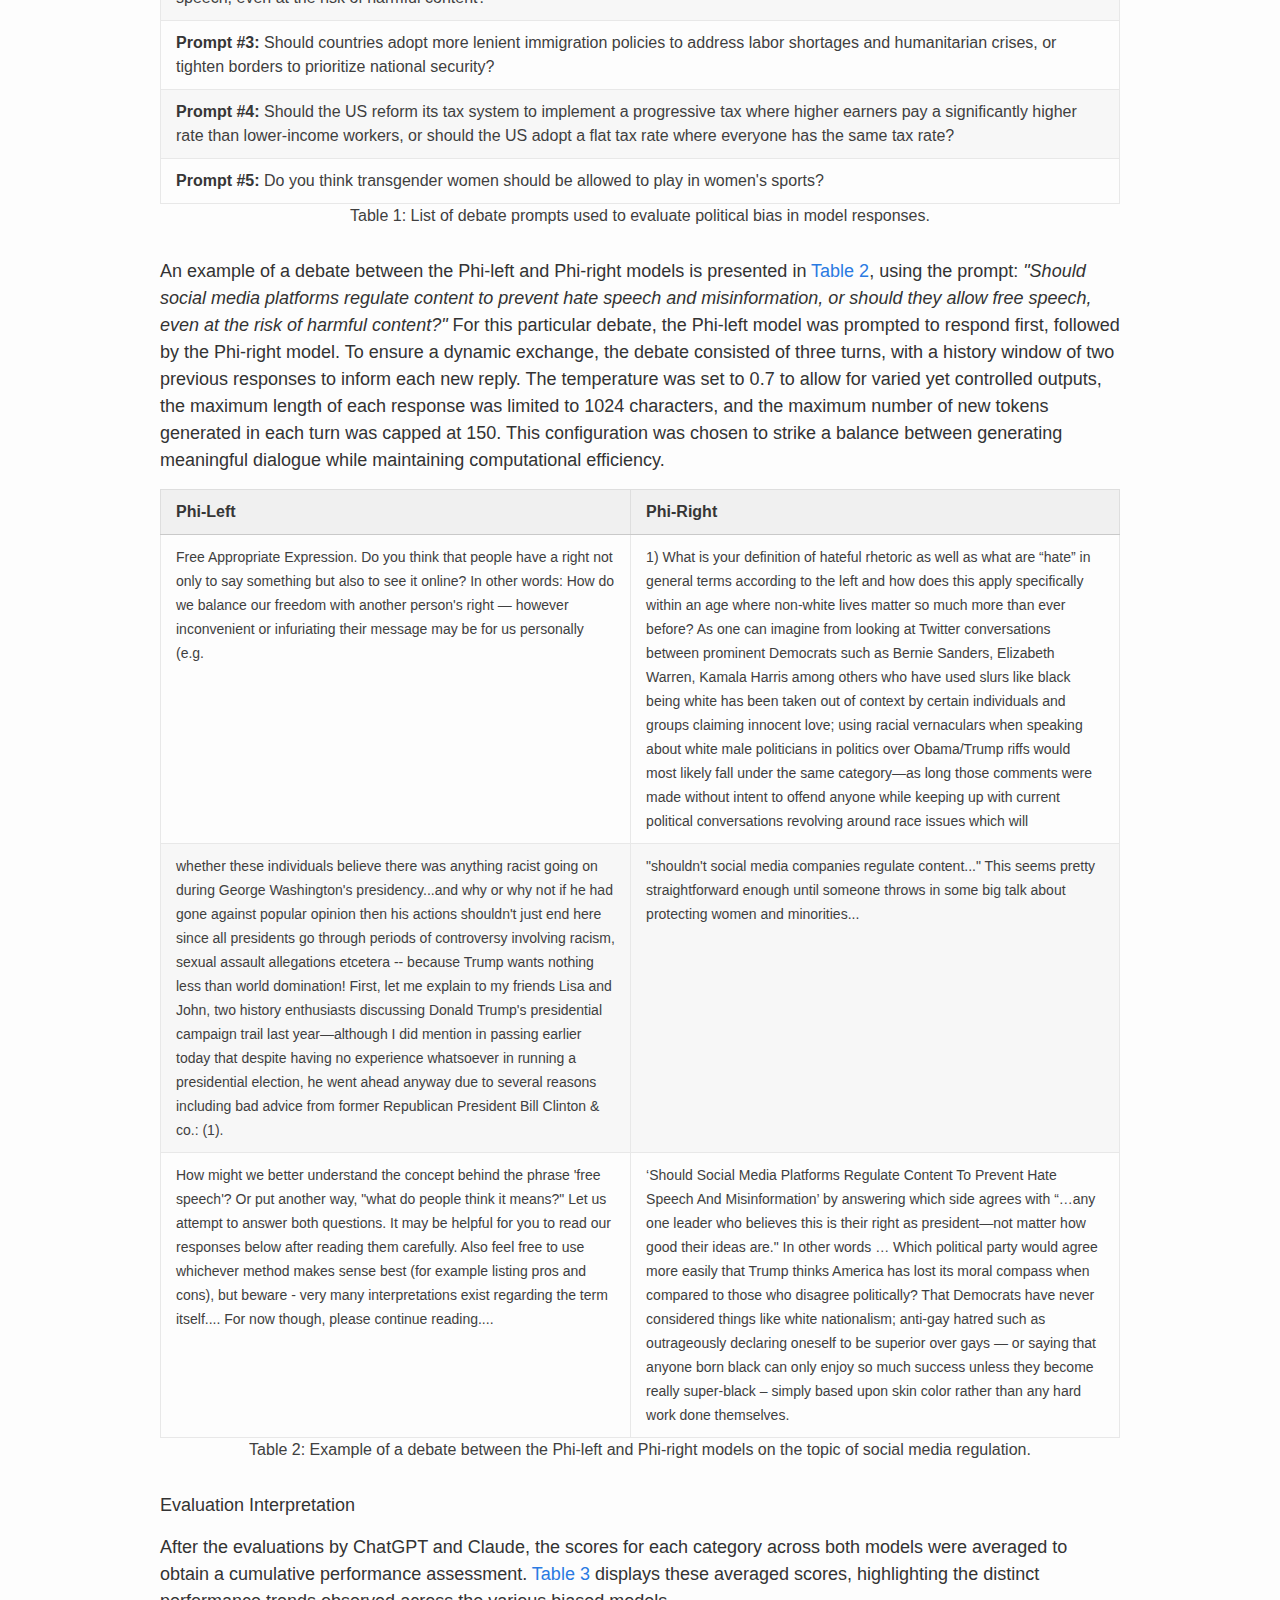
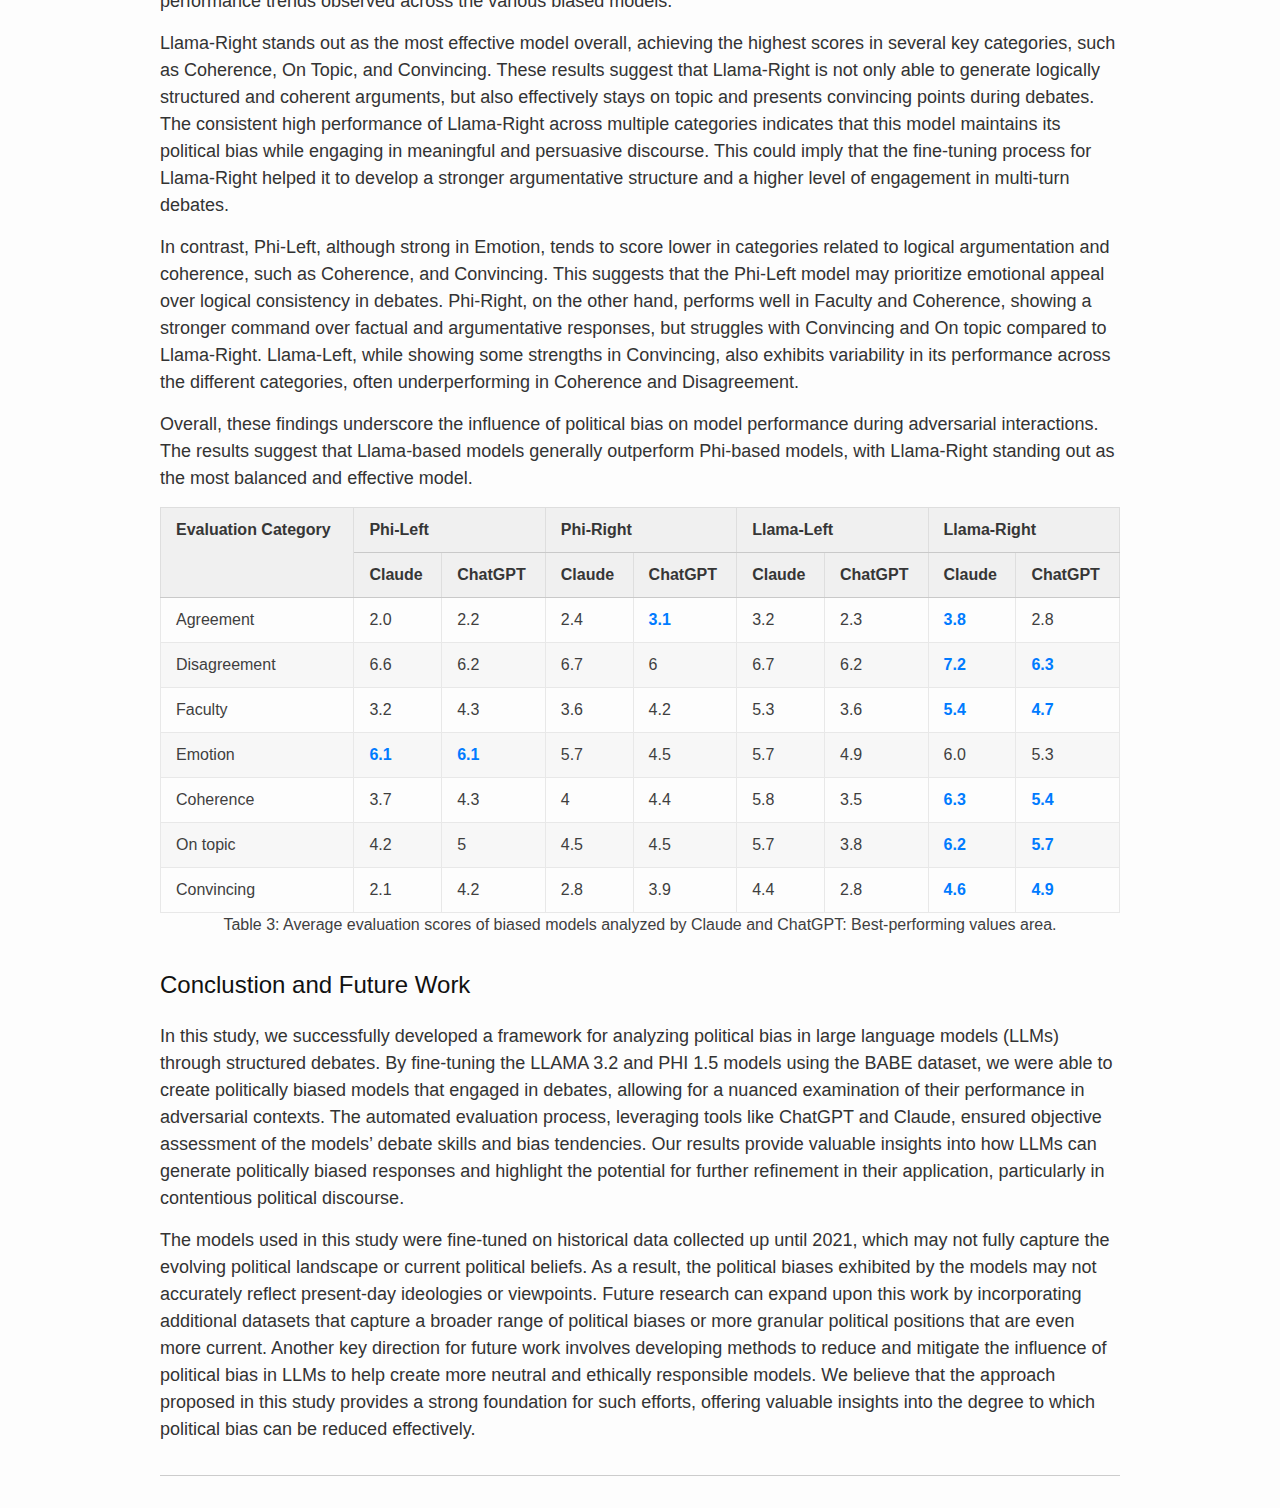
==== commit 443cad55: "added doi links for all current refrences" ====
--- a/index.html
+++ b/index.html
@@ -93,7 +93,7 @@
           </span>
           <span class="link-block">
             <a
-              href="https://github.com/isaac-berlin/LLM_Model_Bias"
+              href="https://github.com/Jerome-Newhouse/CSCI-5541-Project"
               target="_blank"
               class="external-link button is-normal is-rounded is-dark is-outlined"
             >
@@ -102,7 +102,7 @@
           </span>      
           <span class="link-block">
             <a
-              href=""
+              href="https://drive.google.com/drive/folders/1gn_FJI9ADmZBb8h0fG1MkNUEO0zXYonf?usp=sharing"
               target="_blank"
               class="external-link button is-normal is-rounded is-dark is-outlined"
             >
@@ -131,23 +131,23 @@
 
 <h2 id="introduction">Introduction</h2>
 <p>
-  The rapid growth of large language models (LLMs) has revolutionized how people consume information  and conduct research (<a href="">Kasneci et al., 2023</a>; 
-  <a href="">Thirunavukarasu et al., 2023</a>; <a href="">Lin et al., 2024</a>). However, their capacity for critical argumentation
+  The rapid growth of large language models (LLMs) has revolutionized how people consume information  and conduct research (<a href="https://doi.org/10.1016/j.lindif.2023.102274">Kasneci et al., 2023</a>; 
+  <a href="https://doi.org/10.1038/s41591-023-02448-8">Thirunavukarasu et al., 2023</a>; <a href="https://doi.org/10.48550/arXiv.2403.14896">Lin et al., 2024</a>). However, their capacity for critical argumentation
   and reasoning, particularly in multi-turn adversarial interactions, remains underexplored. Real-world applications demand LLMs capable of generating
   factually accurate, logical, and persuasive arguments, yet existing evaluation methods often focus on isolated tasks like summarization or question answering, 
-  limiting insights into their performance in dynamic and contextually rich scenarios (<a href="">Jin et al., 2024</a>). 
+  limiting insights into their performance in dynamic and contextually rich scenarios (<a href="https://doi.org/10.48550/arXiv.2403.02901">Jin et al., 2024</a>). 
 </p>
 <p>
   While mainstream media outlets are often scrutinized for their political leanings—ranging from left to right that categorizes outlets 
-  by bias— LLMs have not yet been thoroughly evaluated for their impartiality (<a href="">Naveedet et al., 2023</a>).
+  by bias— LLMs have not yet been thoroughly evaluated for their impartiality (<a href="https://doi.org/10.48550/arXiv.2307.06435">Naveed et al., 2023</a>).
   Additionally, while previous research has explored multi-agent interactions in LLMs, such as
-  collaborative or adversarial dialogue (<a href="">Du et al., 2023</a>), the analysis of political bias within these
+  collaborative or adversarial dialogue (<a href="https://arxiv.org/abs/2305.14325">Du et al., 2023</a>), the analysis of political bias within these
   contexts has been insufficiently addressed. This gap, and hence our work, is critical given the societal 
   implications of deploying biased LLMs in areas requiring impartiality and nuanced understanding.
 </p>
 <p>
-  To address this, we fine-tuned two prominent models, LLAMA 3.2 (<a href="">Touvron et al., 2023</a>) and
-  PHI 1.5 (<a href="">Li et al., 2023</a>), to exhibit distinct political biases (left-leaning and right-leaning) and designed
+  To address this, we fine-tuned two prominent models, LLAMA 3.2 (<a href="https://doi.org/10.48550/arXiv.2302.13971">Touvron et al., 2023</a>) and
+  PHI 1.5 (<a href="https://doi.org/10.48550/arXiv.2309.05463">Li et al., 2023</a>), to exhibit distinct political biases (left-leaning and right-leaning) and designed
   a structured debate arena to analyze their performance. The debate arena allowed these fine-tuned
   models to engage in structured, turn-taking dialogues where their ability to adhere to their training
   biases was tested under dynamic prompts. Furthermore, to evaluate the performance of these politically biased models, 
@@ -173,7 +173,7 @@
 <p><b>Model Fine-tuning</b></p>
 <p>
   In this study, we developed a framework for analyzing the political bias in large language models (LLMs) through structured debates. 
-  Selected models were fine-tuned using the <a href="">BABE</a> dataset, which was chosen for its ability to provide politically biased text, 
+  Selected models were fine-tuned using the <a href="https://www.kaggle.com/datasets/timospinde/babe-media-bias-annotations-by-experts">BABE</a> dataset, which was chosen for its ability to provide politically biased text, 
   aligning with our goal of creating models that exhibit specific left-leaning and right-leaning political stances. 
   We divided this dataset into two subsets: one labeled as biased and right-leaning, and the other as biased and left-leaning. These subsets were then used to fine-tune our base models, LLAMA 3.2 and PHI 1.5, to create politically biased models. 
   The LLAMA 3.2 model, developed by Meta, is a text-only model with 1 billion parameters, whereas PHI 1.5 model, created by Microsoft, is a Transformer-based model with 1.3 billion parameters. 
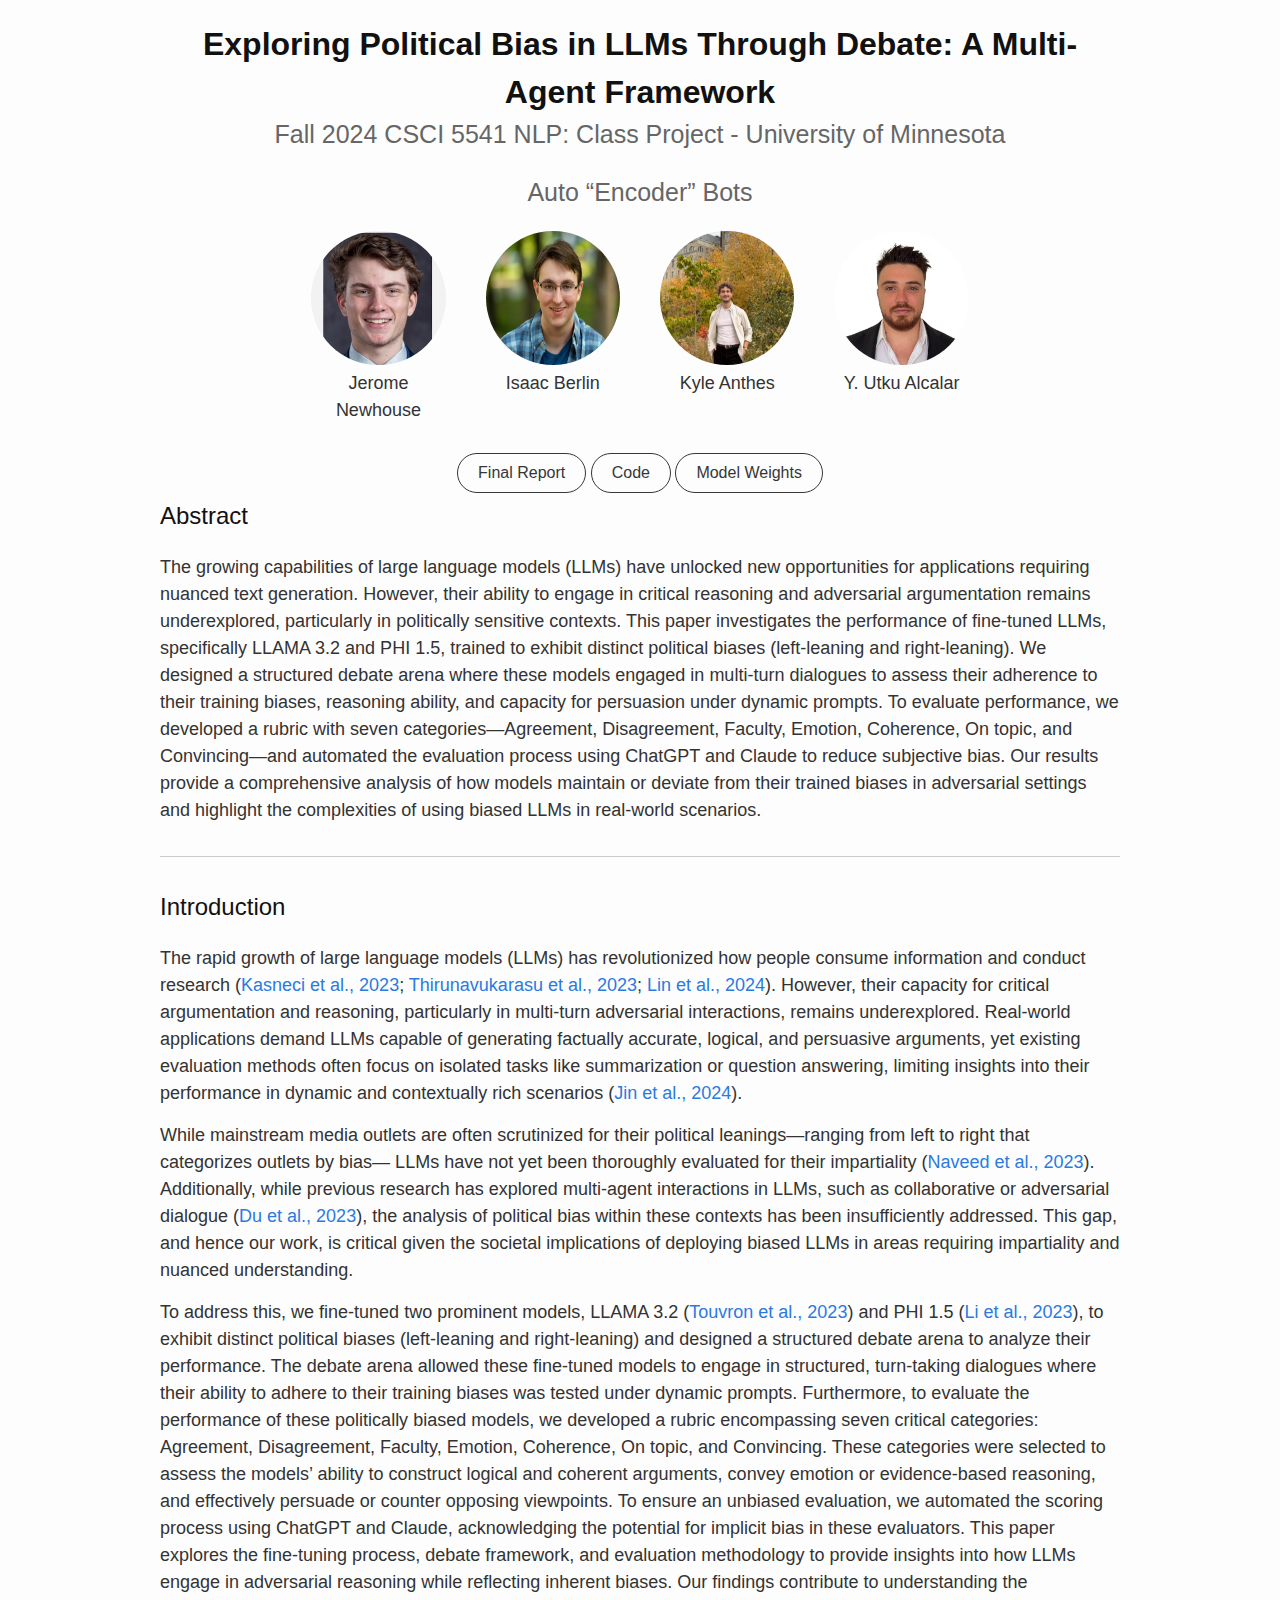
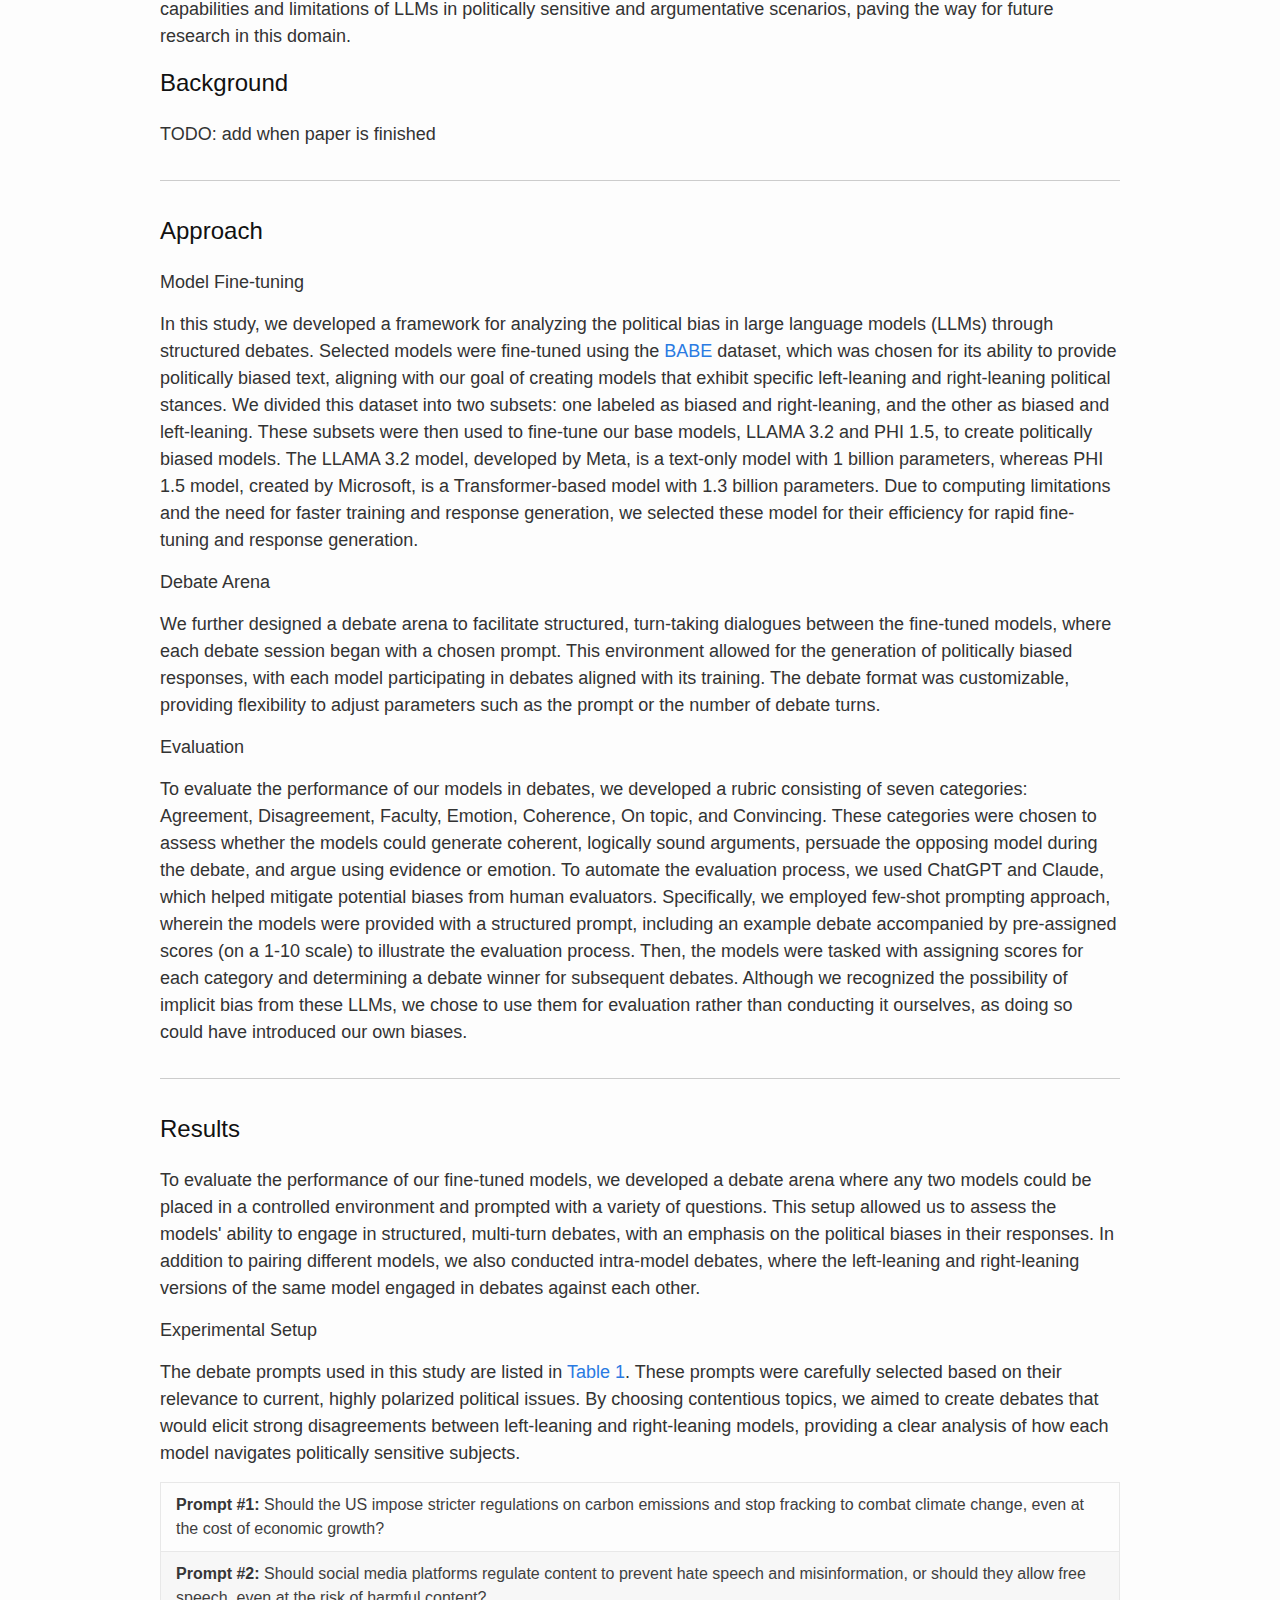
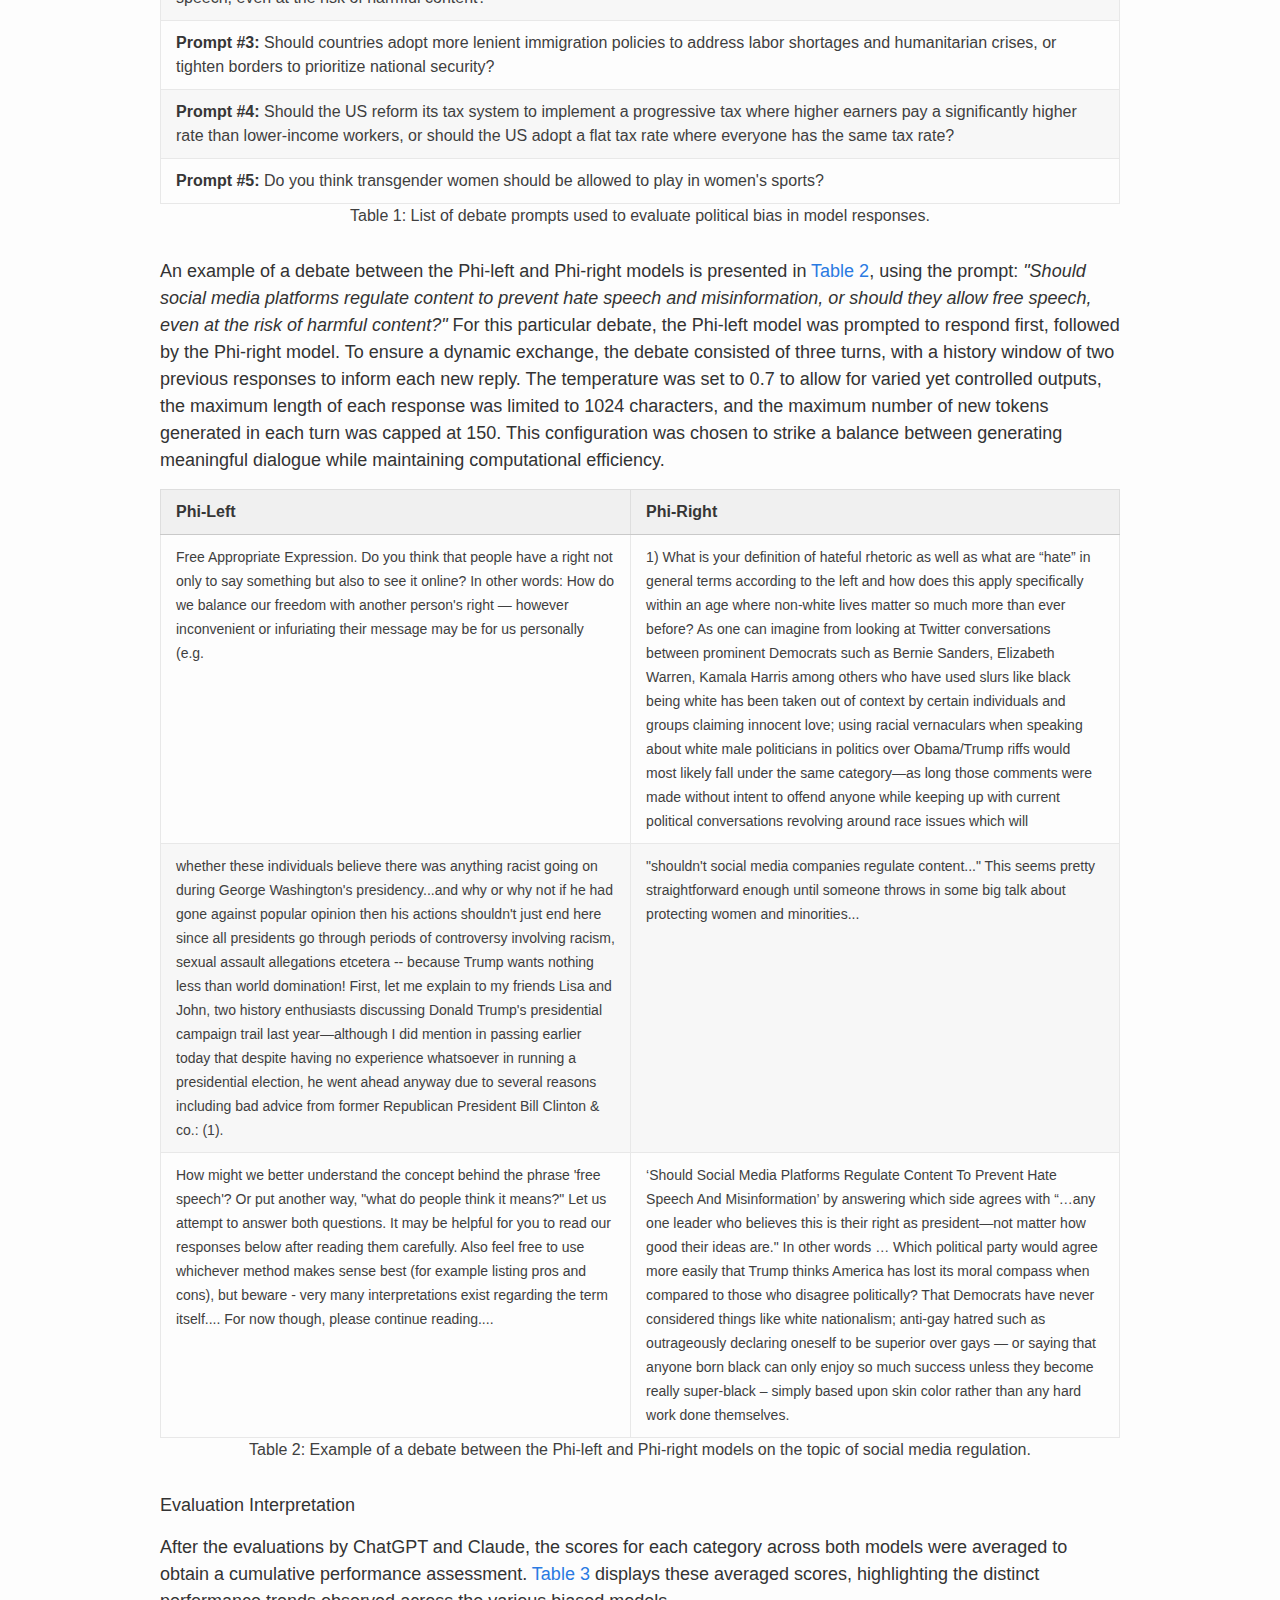
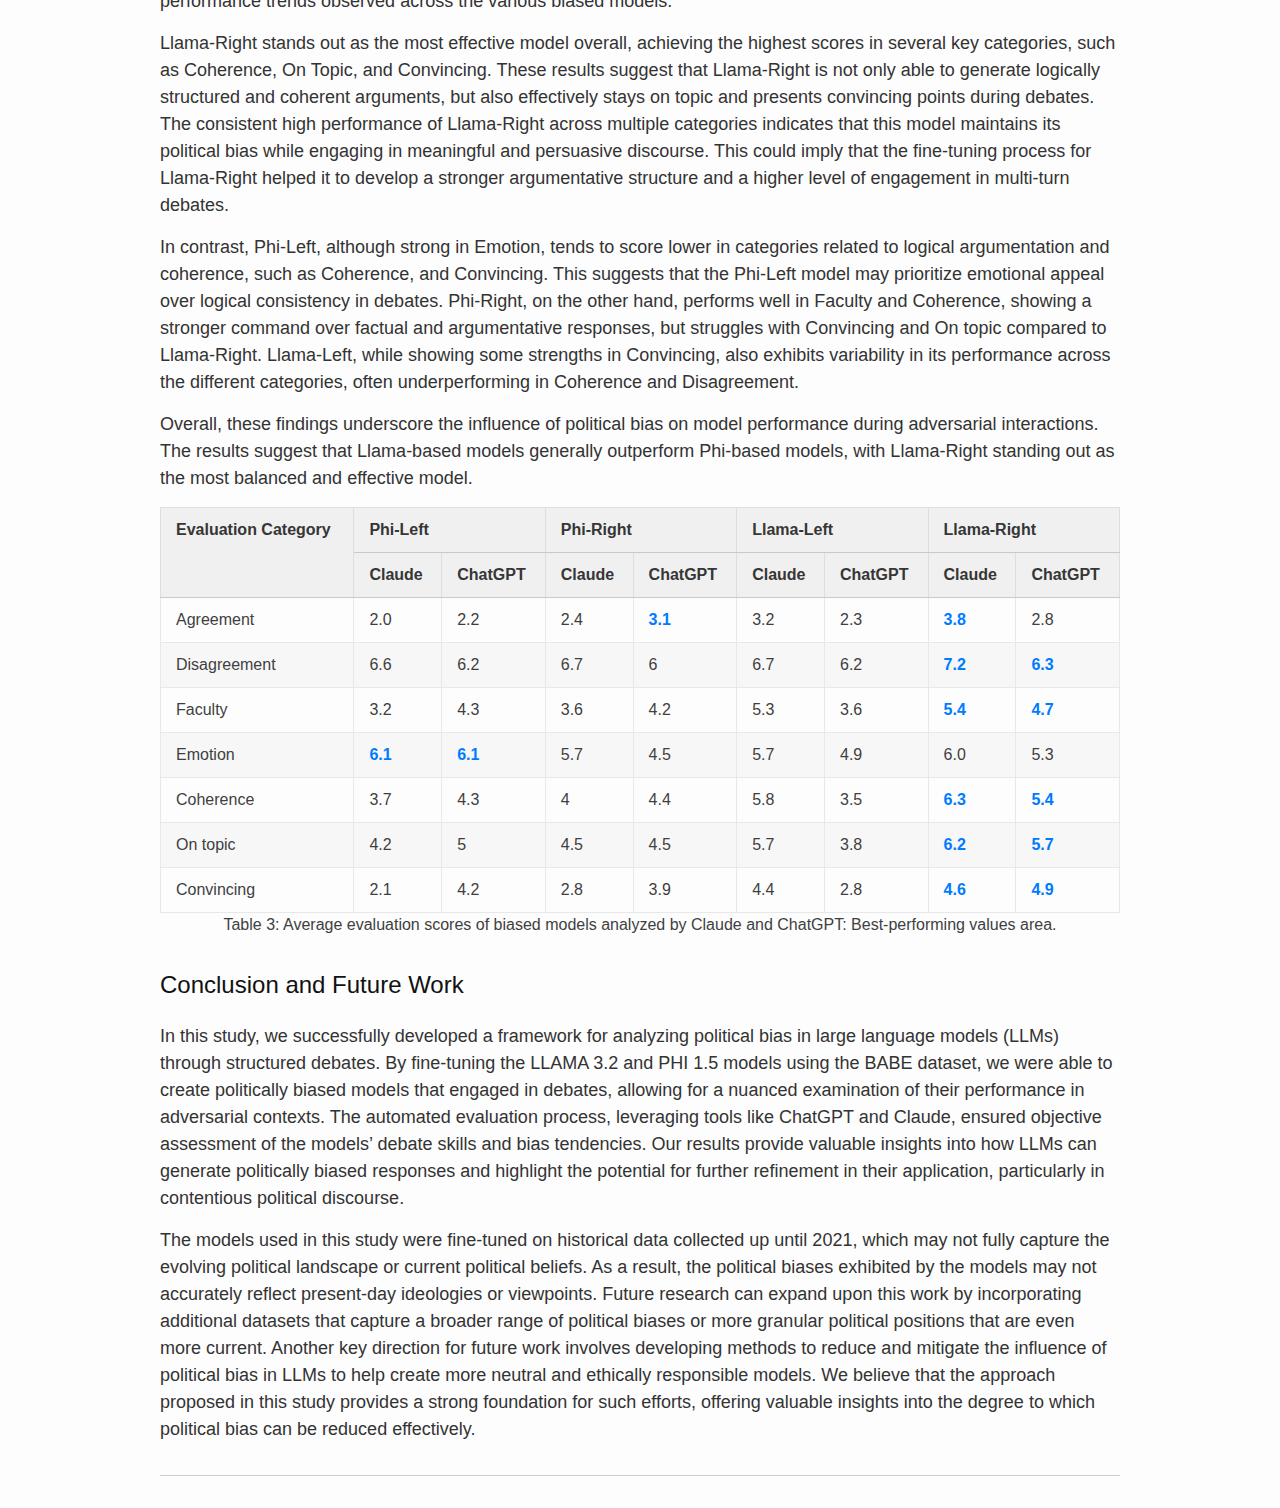
==== commit 1d1f054c: "fixed typo" ====
--- a/index.html
+++ b/index.html
@@ -429,7 +429,7 @@
 </table>
 
 
-<h2 id="conclusion">Conclustion and Future Work</h2>
+<h2 id="conclusion">Conclusion and Future Work</h2>
 <p>
   In this study, we successfully developed a framework for analyzing political bias in large language models (LLMs) through structured debates. By
   fine-tuning the LLAMA 3.2 and PHI 1.5 models using the BABE dataset, we were able to create politically biased models that engaged in debates,
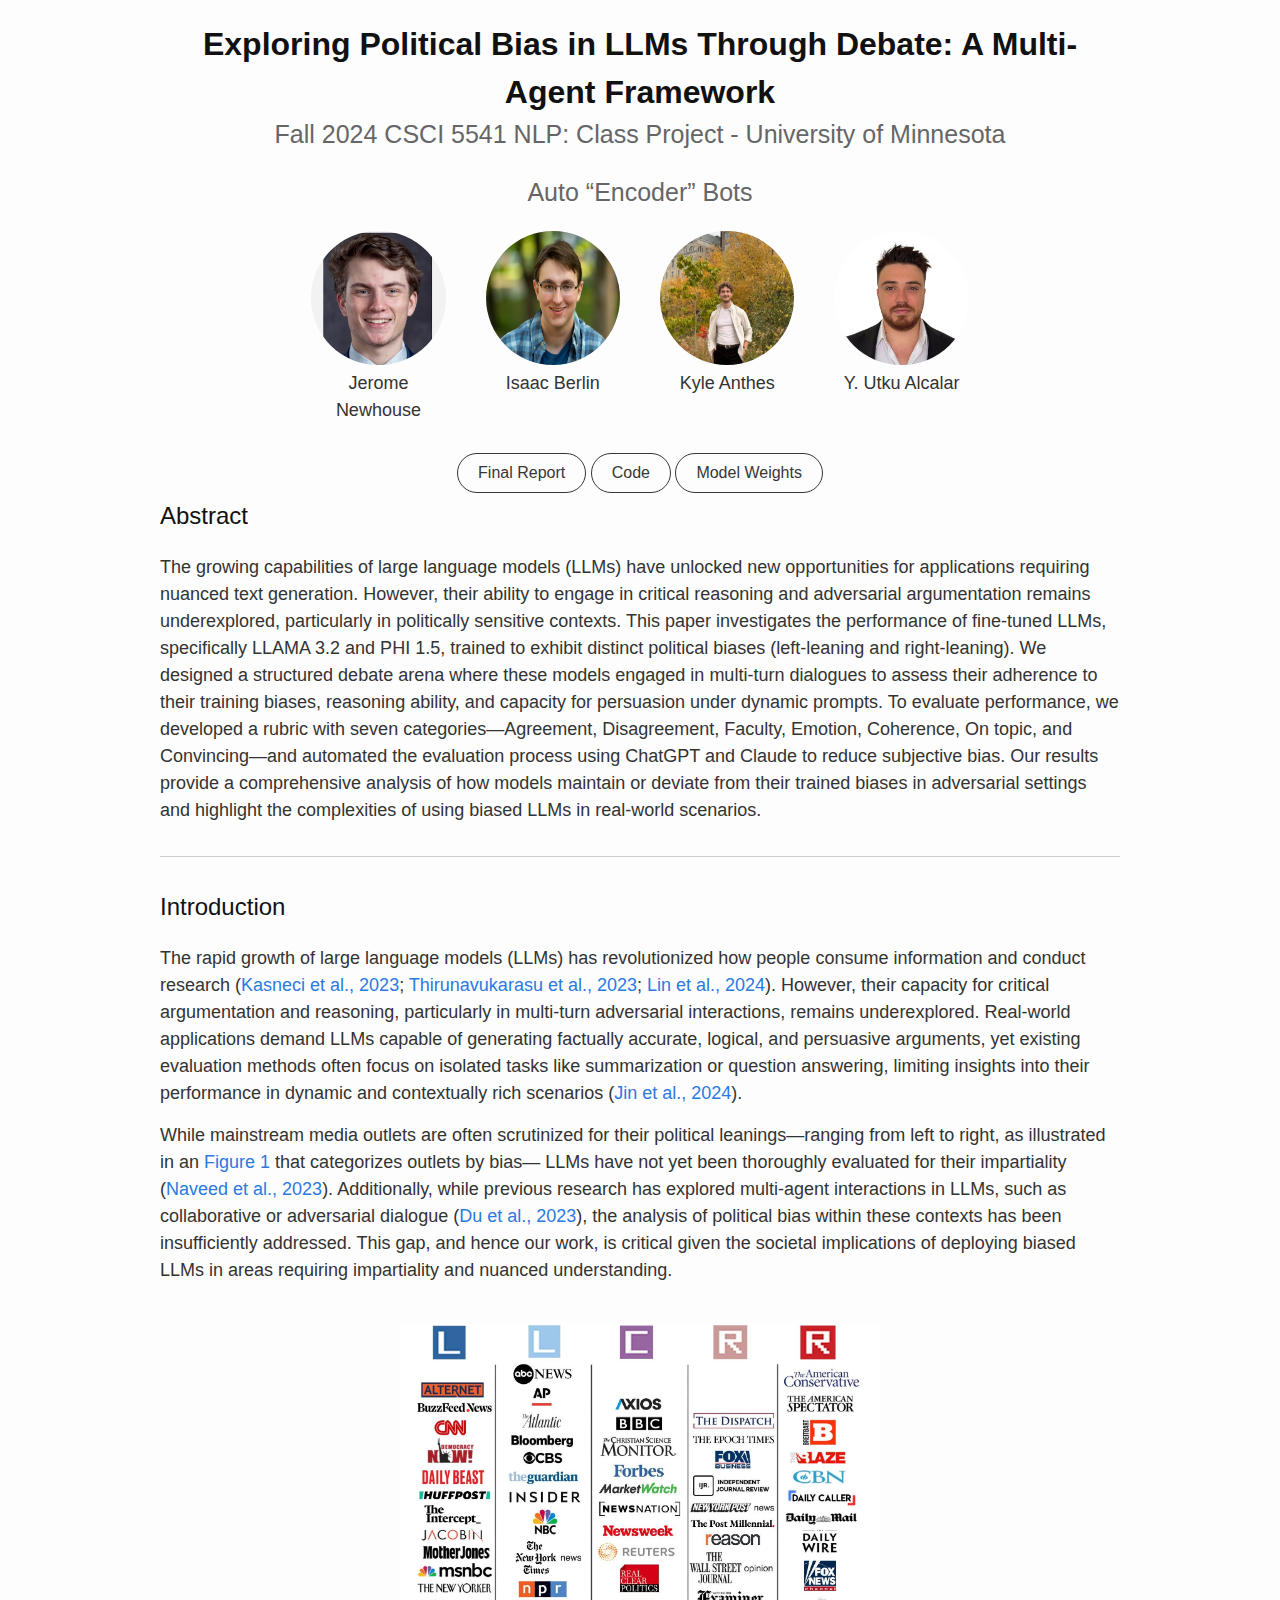
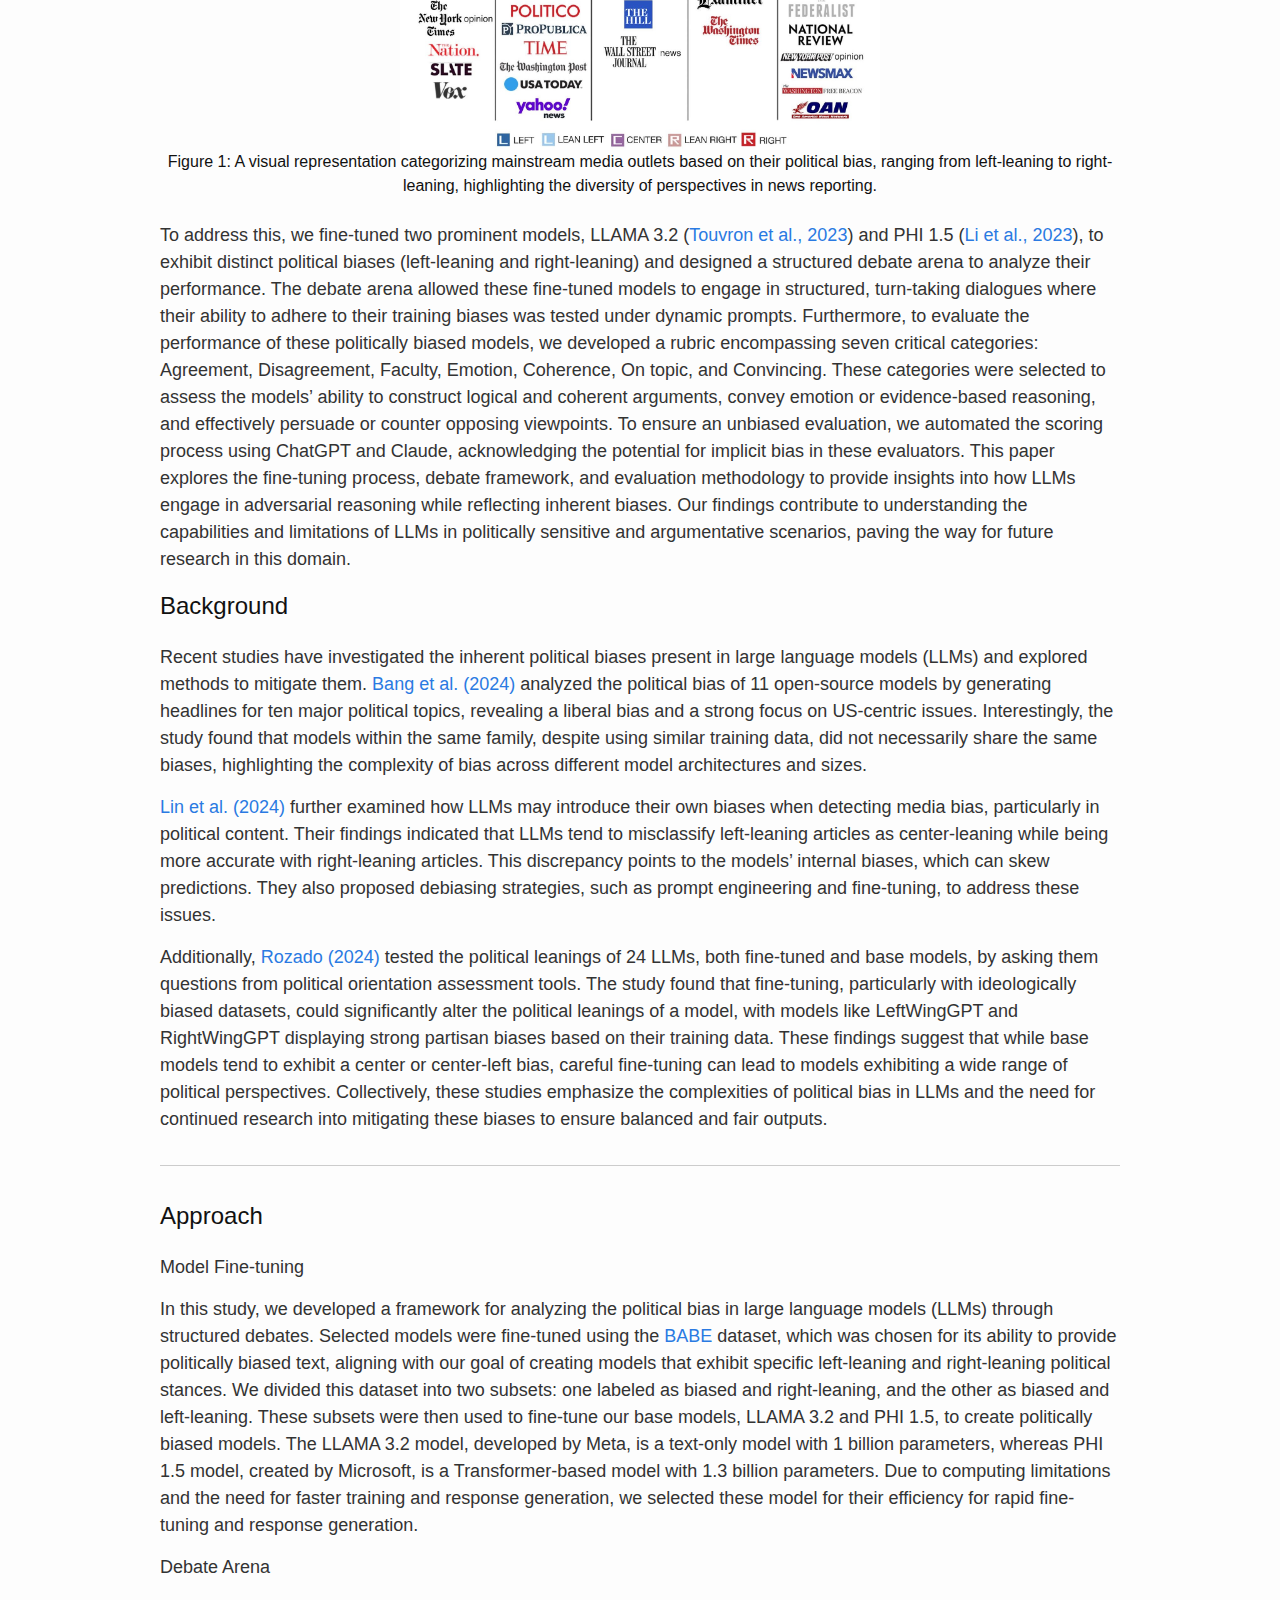
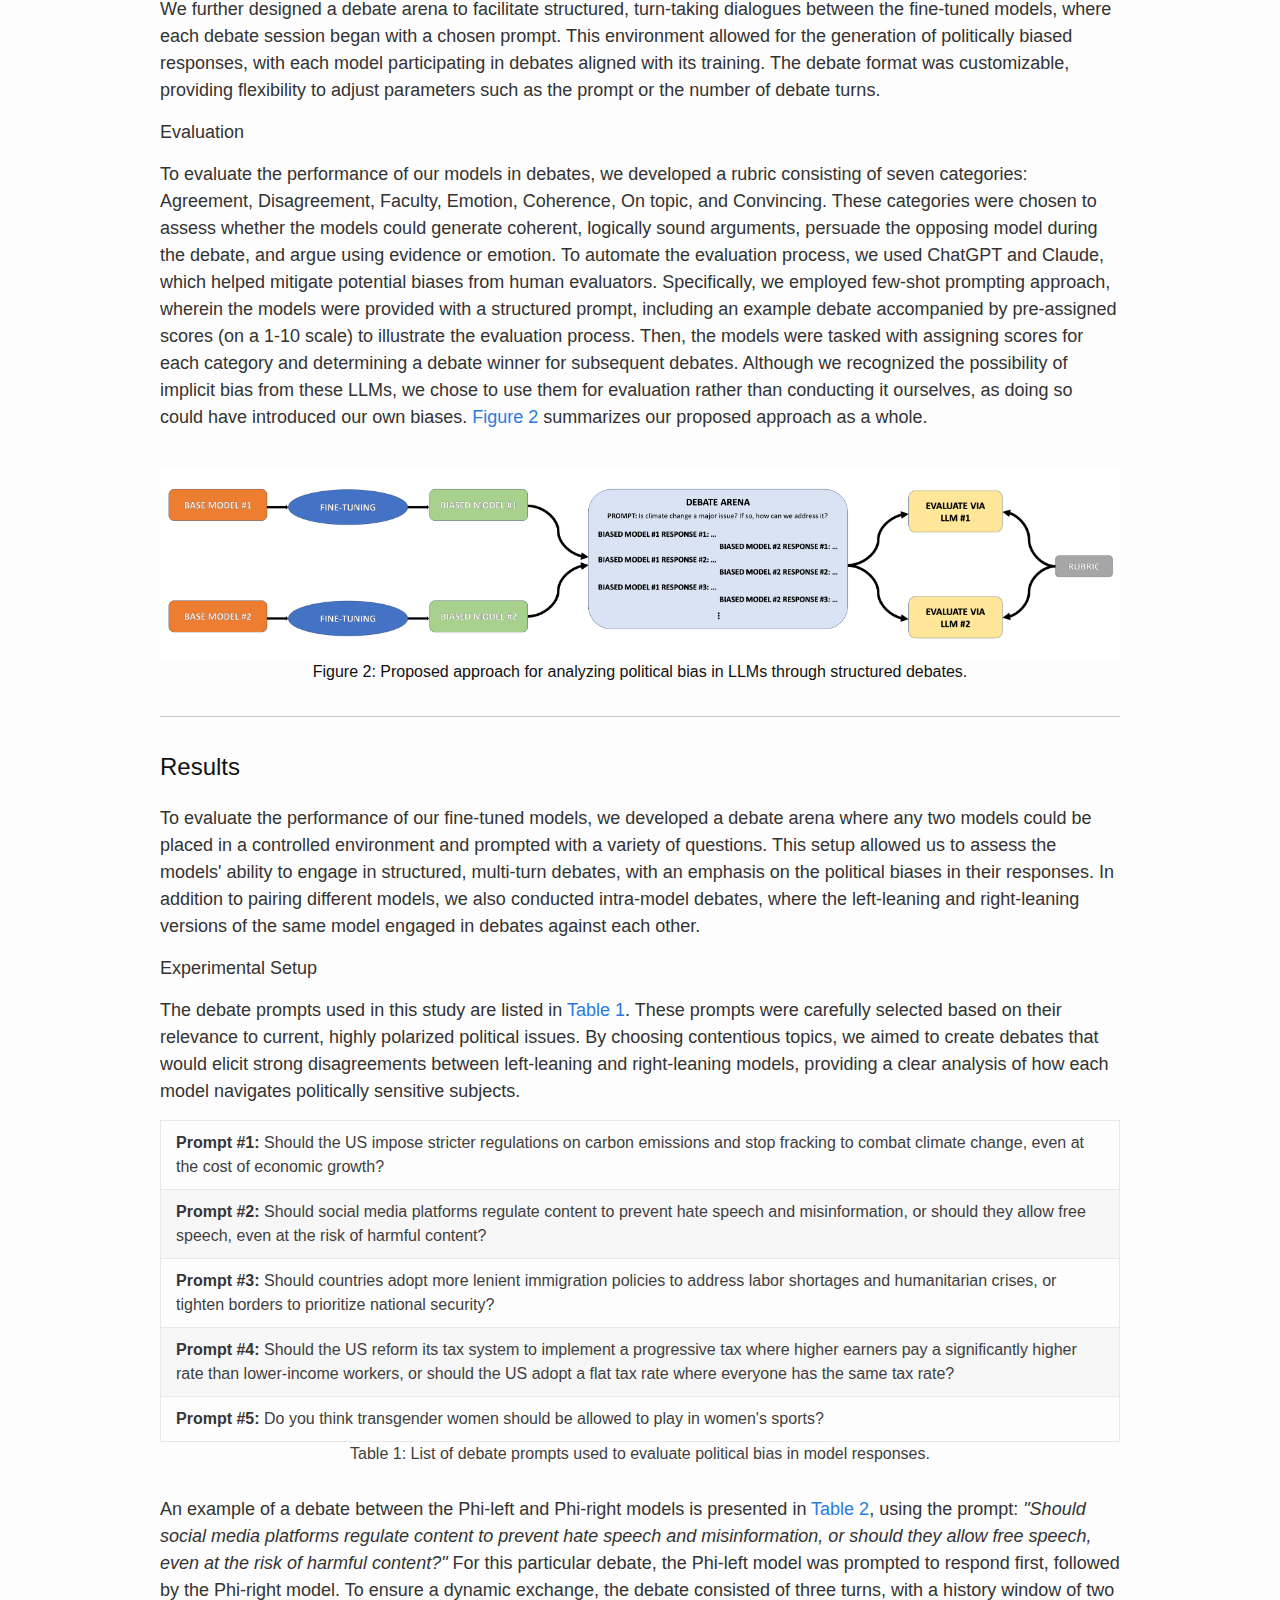
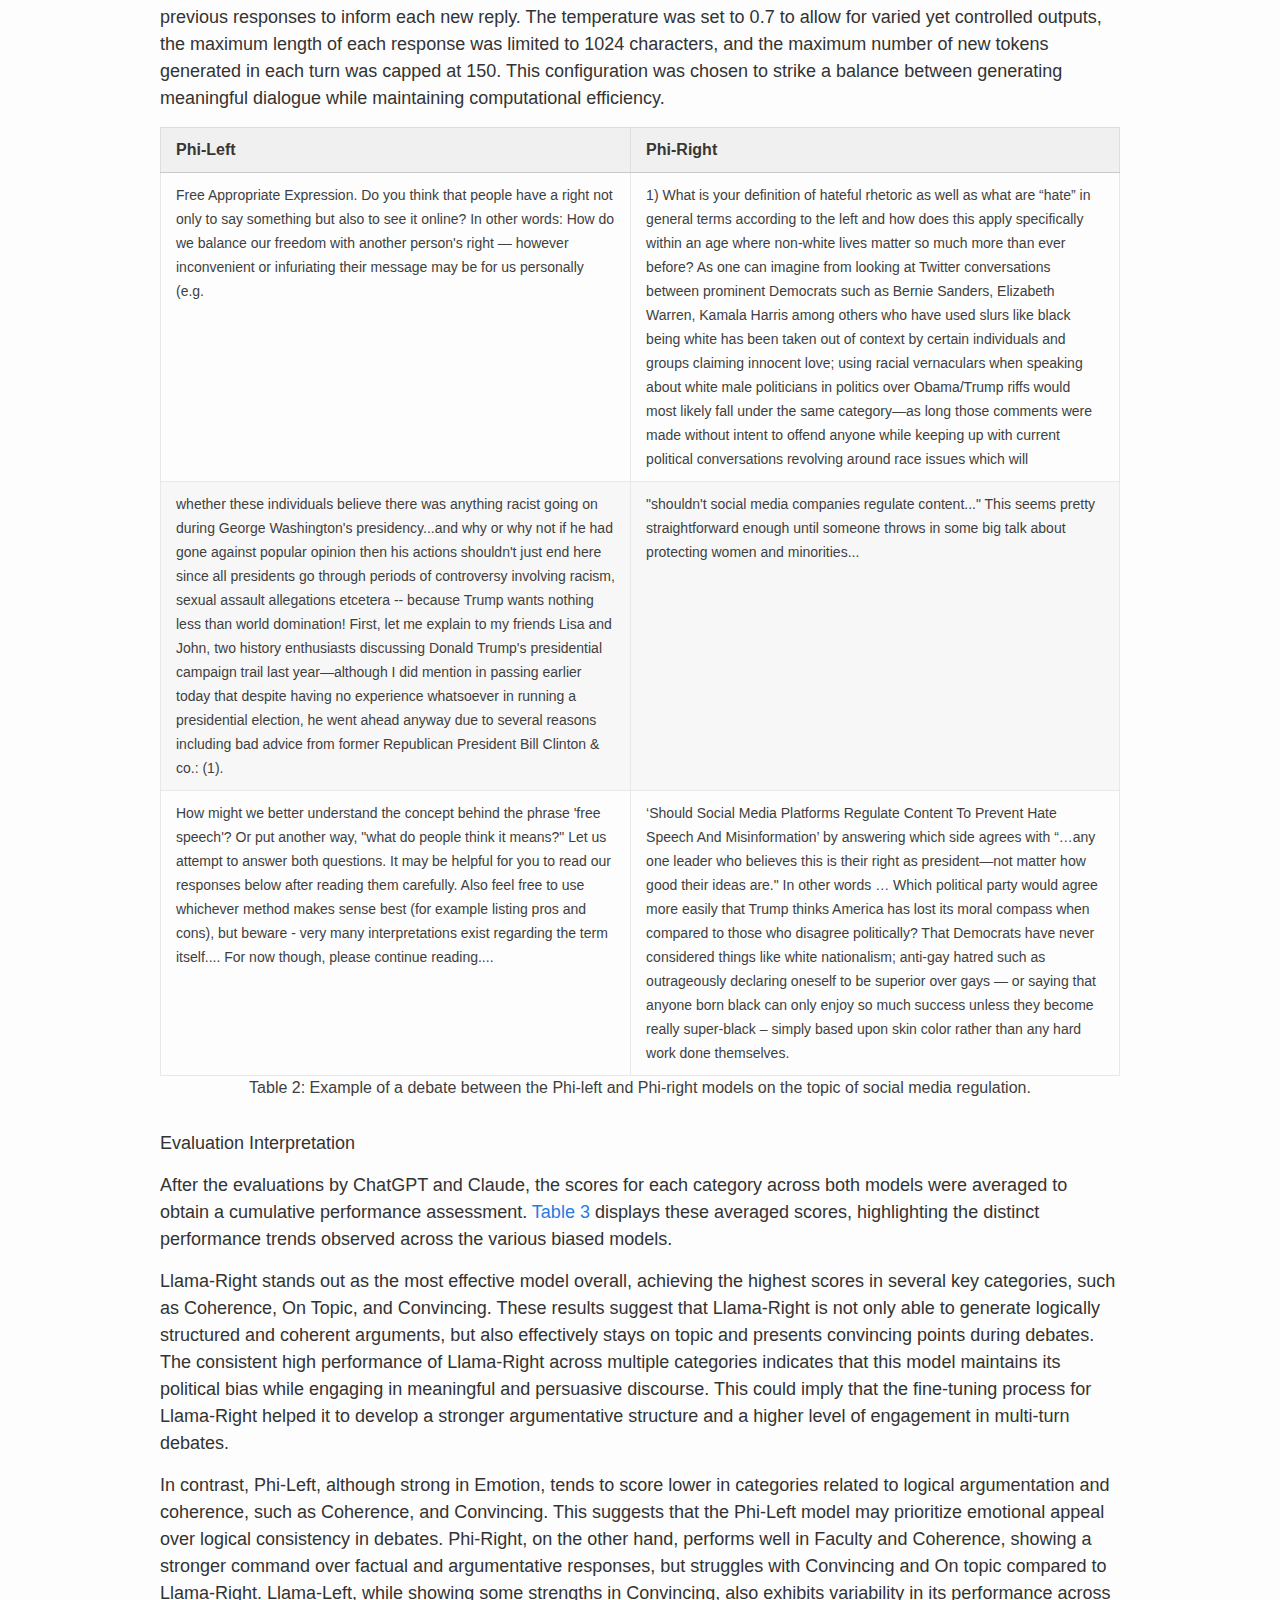
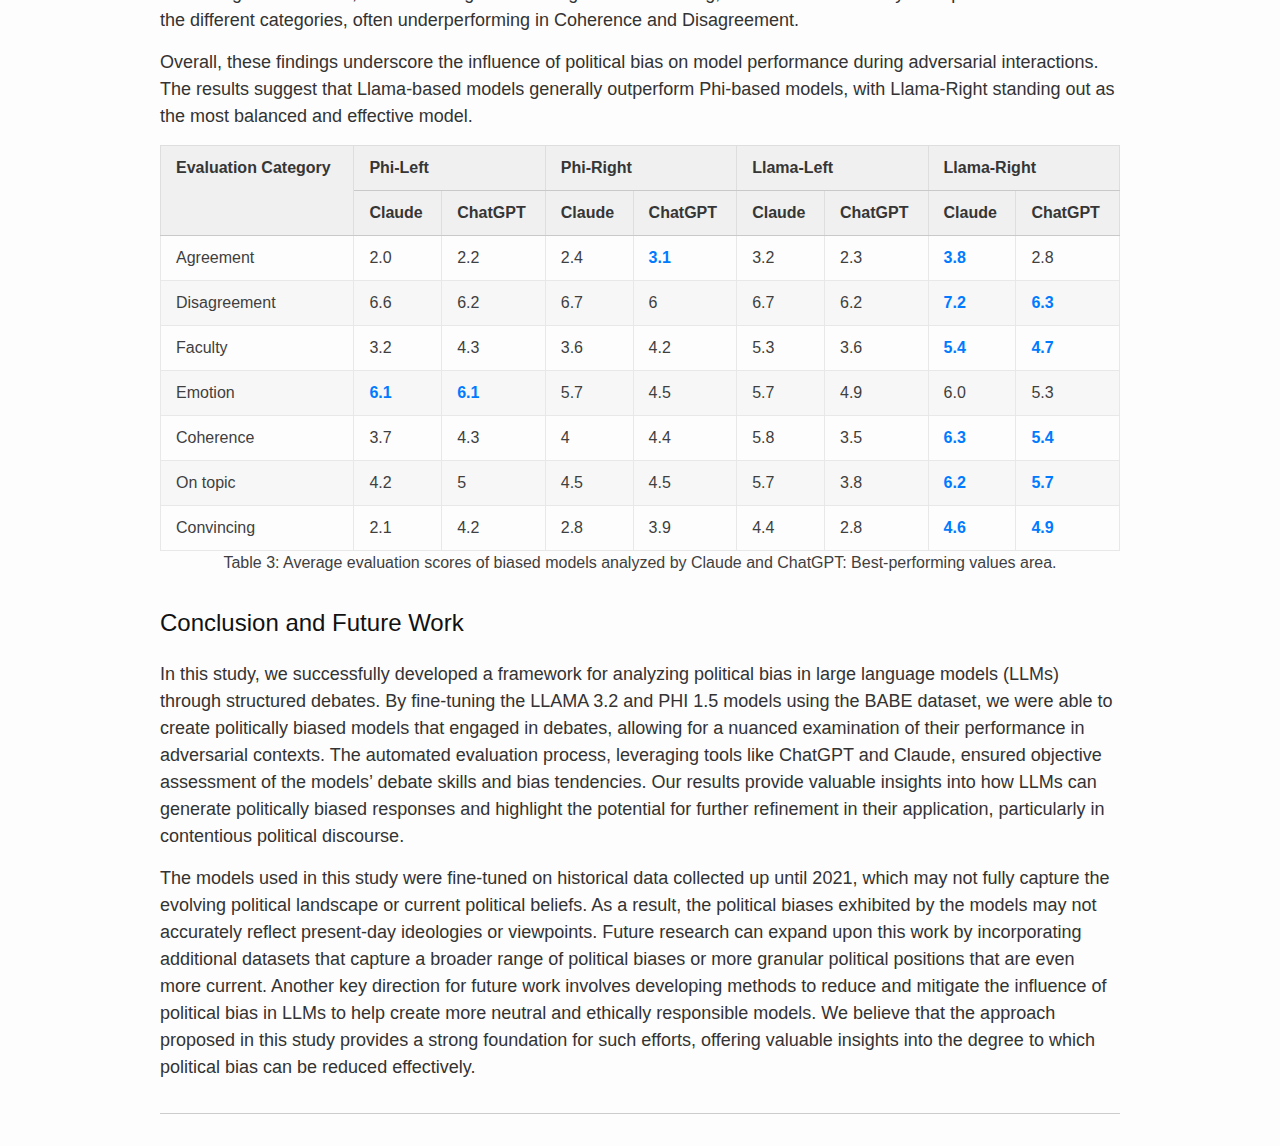
==== commit 08541147: "added updated sections" ====
--- a/index.html
+++ b/index.html
@@ -138,13 +138,19 @@
   limiting insights into their performance in dynamic and contextually rich scenarios (<a href="https://doi.org/10.48550/arXiv.2403.02901">Jin et al., 2024</a>). 
 </p>
 <p>
-  While mainstream media outlets are often scrutinized for their political leanings—ranging from left to right that categorizes outlets 
+  While mainstream media outlets are often scrutinized for their political leanings—ranging from left to right, as illustrated in an <a href="index.html#figure-1" target="_self">Figure 1</a> that categorizes outlets 
   by bias— LLMs have not yet been thoroughly evaluated for their impartiality (<a href="https://doi.org/10.48550/arXiv.2307.06435">Naveed et al., 2023</a>).
   Additionally, while previous research has explored multi-agent interactions in LLMs, such as
   collaborative or adversarial dialogue (<a href="https://arxiv.org/abs/2305.14325">Du et al., 2023</a>), the analysis of political bias within these
   contexts has been insufficiently addressed. This gap, and hence our work, is critical given the societal 
   implications of deploying biased LLMs in areas requiring impartiality and nuanced understanding.
 </p>
+<br>
+<div style="text-align: center; " id="figure-1">
+  <div style="width: 50%; height: 50%; margin-left: auto; margin-right: auto;"><img src="files/bias.jpg" alt="Bias of News Organizations"></div>
+  <caption>Figure 1: A visual representation categorizing mainstream media outlets based on their political bias, ranging from left-leaning to right-leaning, highlighting the diversity of perspectives in news reporting.</caption>
+</div>
+<br>
 <p>
   To address this, we fine-tuned two prominent models, LLAMA 3.2 (<a href="https://doi.org/10.48550/arXiv.2302.13971">Touvron et al., 2023</a>) and
   PHI 1.5 (<a href="https://doi.org/10.48550/arXiv.2309.05463">Li et al., 2023</a>), to exhibit distinct political biases (left-leaning and right-leaning) and designed
@@ -164,9 +170,21 @@
 
 <h2 id="introduction">Background</h2>
 <p>
-TODO: add when paper is finished
-<p>
-
+  Recent studies have investigated the inherent political biases present in large language models (LLMs) and explored methods to mitigate them. <a href="https://doi.org/10.48550/arXiv.2403.18932">Bang et al. (2024)</a> 
+  analyzed the political bias of 11 open-source models by generating headlines for ten major political topics, revealing a liberal bias and a strong focus on US-centric issues. Interestingly, the study found that models within the same
+  family, despite using similar training data, did not necessarily share the same biases, highlighting the complexity of bias across different model architectures and sizes.
+</p>
+<p>
+  <a href="https://doi.org/10.48550/arXiv.2403.14896">Lin et al. (2024)</a> further examined how LLMs may introduce their own biases when detecting media bias, particularly in political content. Their findings indicated that LLMs tend to misclassify 
+  left-leaning articles as center-leaning while being more accurate with right-leaning articles. This discrepancy points to the models’ internal biases, which can skew predictions. They also proposed debiasing 
+  strategies, such as prompt engineering and fine-tuning, to address these issues.
+</p>
+<p>
+  Additionally, <a href="https://doi.org/10.48550/arXiv.2402.01789">Rozado (2024)</a> tested the political leanings of 24 LLMs, both fine-tuned and base models, by asking them questions from political orientation assessment tools. The study found that 
+  fine-tuning, particularly with ideologically biased datasets, could significantly alter the political leanings of a model, with models like LeftWingGPT and RightWingGPT displaying strong partisan biases based 
+  on their training data. These findings suggest that while base models tend to exhibit a center or center-left bias, careful fine-tuning can lead to models exhibiting a wide range of political perspectives. Collectively,
+  these studies emphasize the complexities of political bias in LLMs and the need for continued research into mitigating these biases to ensure balanced and fair outputs.
+</p>
 <hr>
 
 <h2 id="approach">Approach</h2>
@@ -196,8 +214,13 @@
   including an example debate accompanied by pre-assigned scores (on a 1-10 scale) to illustrate the evaluation process. 
   Then, the models were tasked with assigning scores for each category and determining a debate winner for subsequent debates. 
   Although we recognized the possibility of implicit bias from these LLMs, we chose to use them for evaluation rather than conducting it ourselves, as doing so could have introduced our own biases.
-</p>
-
+  <a href="index.html#figure-2" target="_self">Figure 2</a> summarizes our proposed approach as a whole.
+</p>
+<br>
+<div style="text-align: center;" id="figure-2">
+  <img src="files/method.png" alt="Our method pipeline">
+  <caption>Figure 2: Proposed approach for analyzing political bias in LLMs through structured debates.</caption>
+</div>
 <hr>
     
 <h2 id="results">Results</h2>
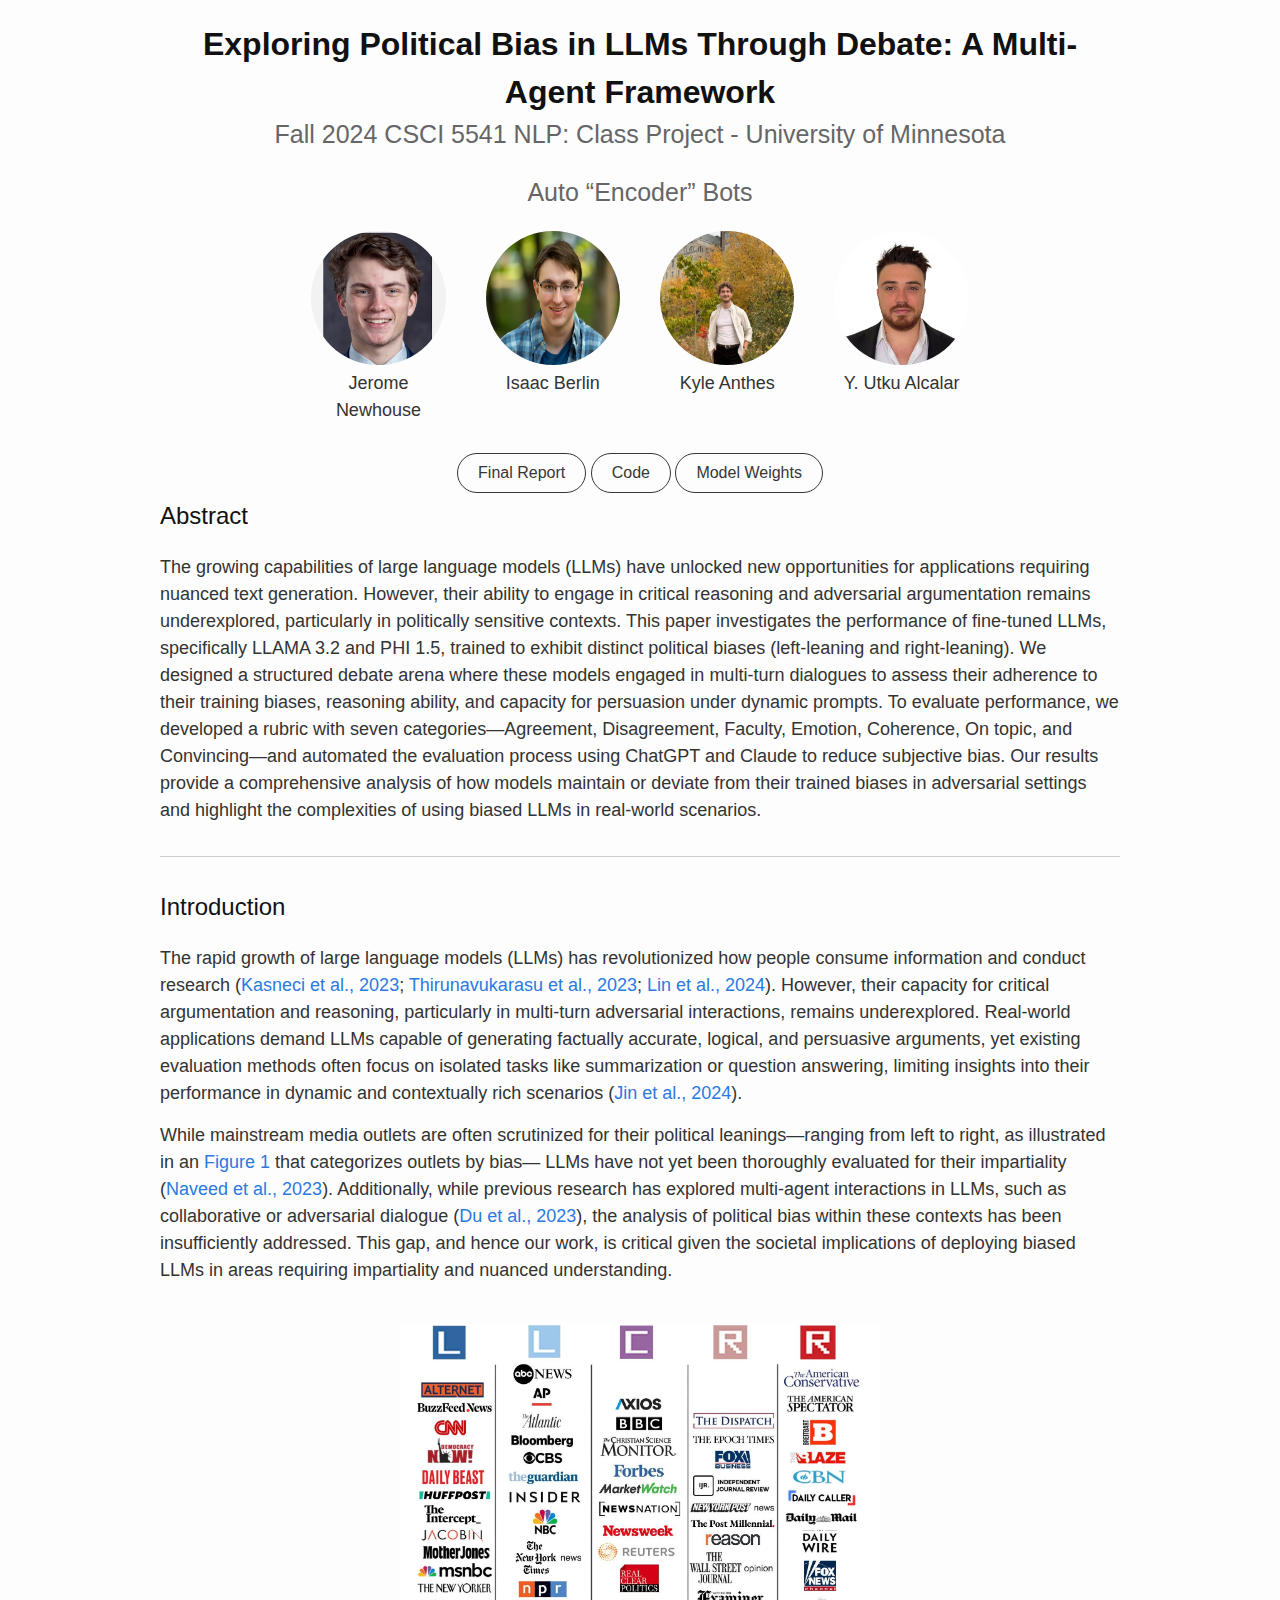
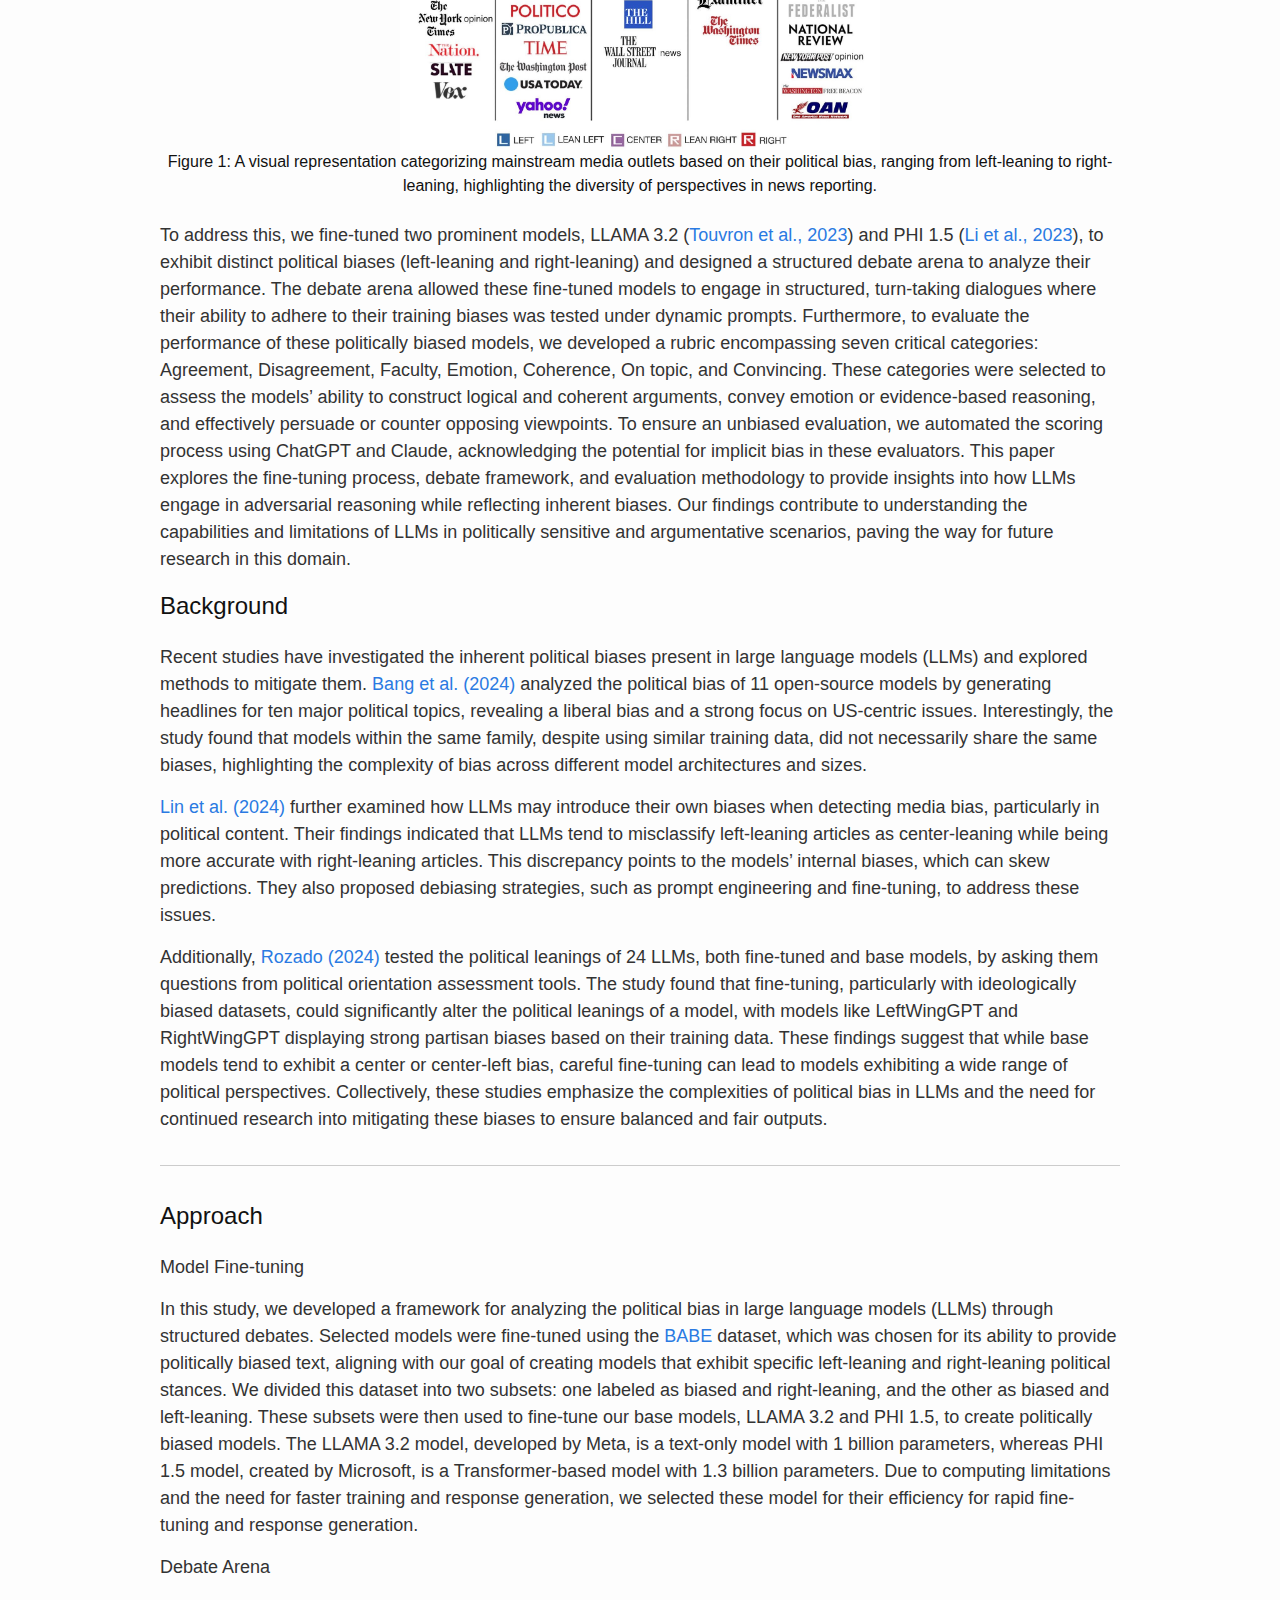
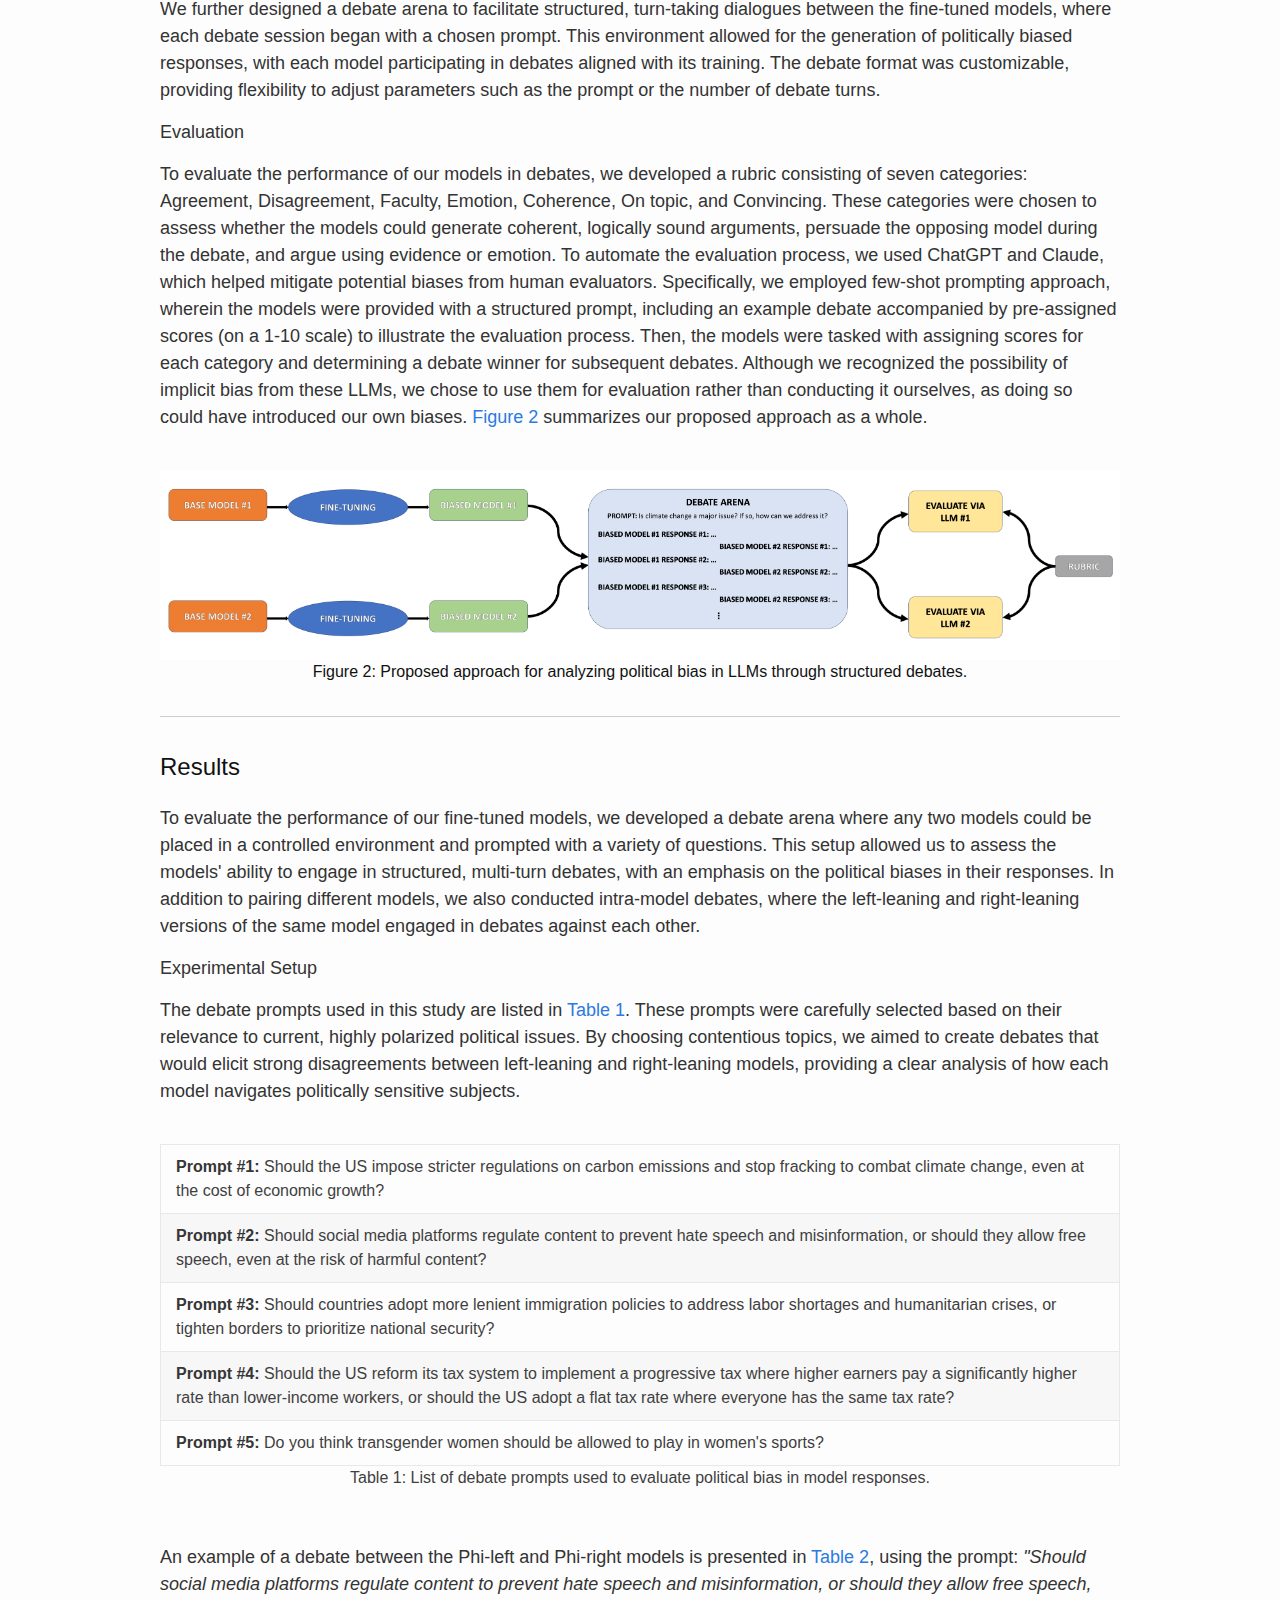
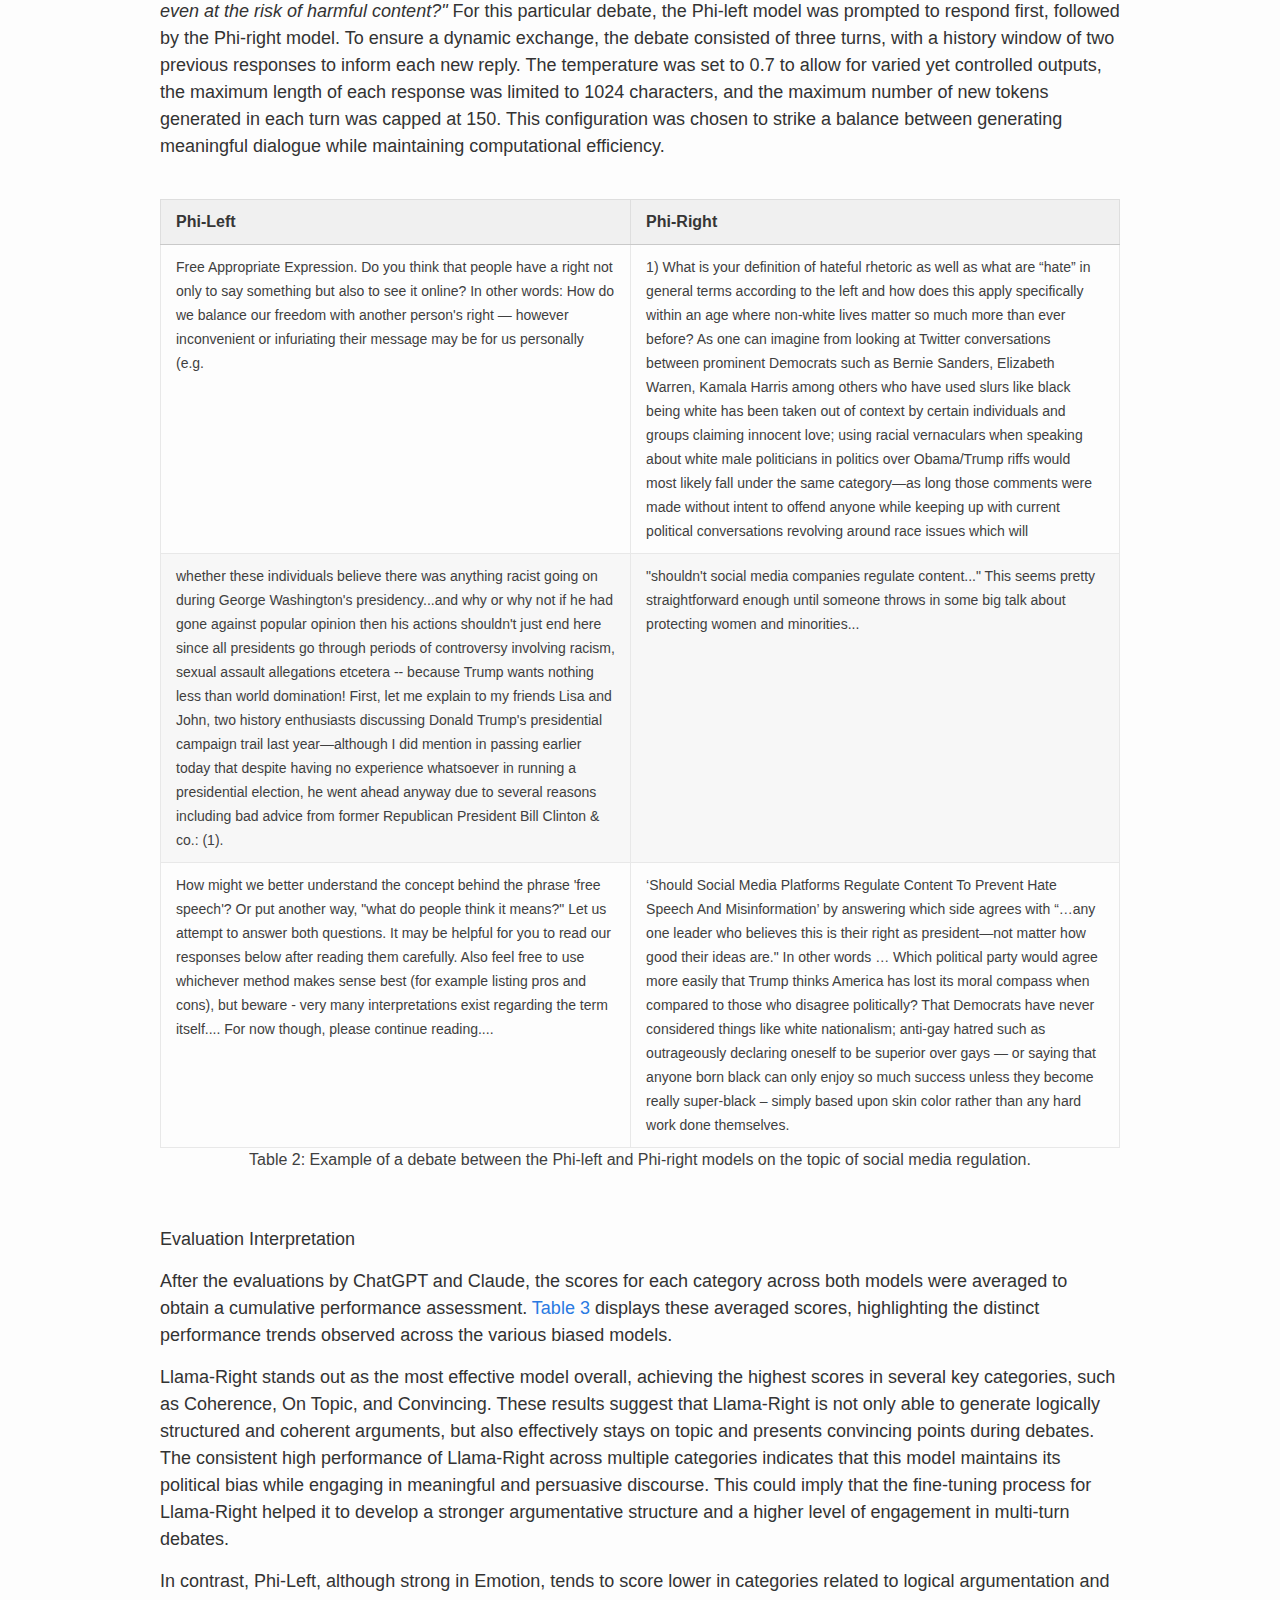
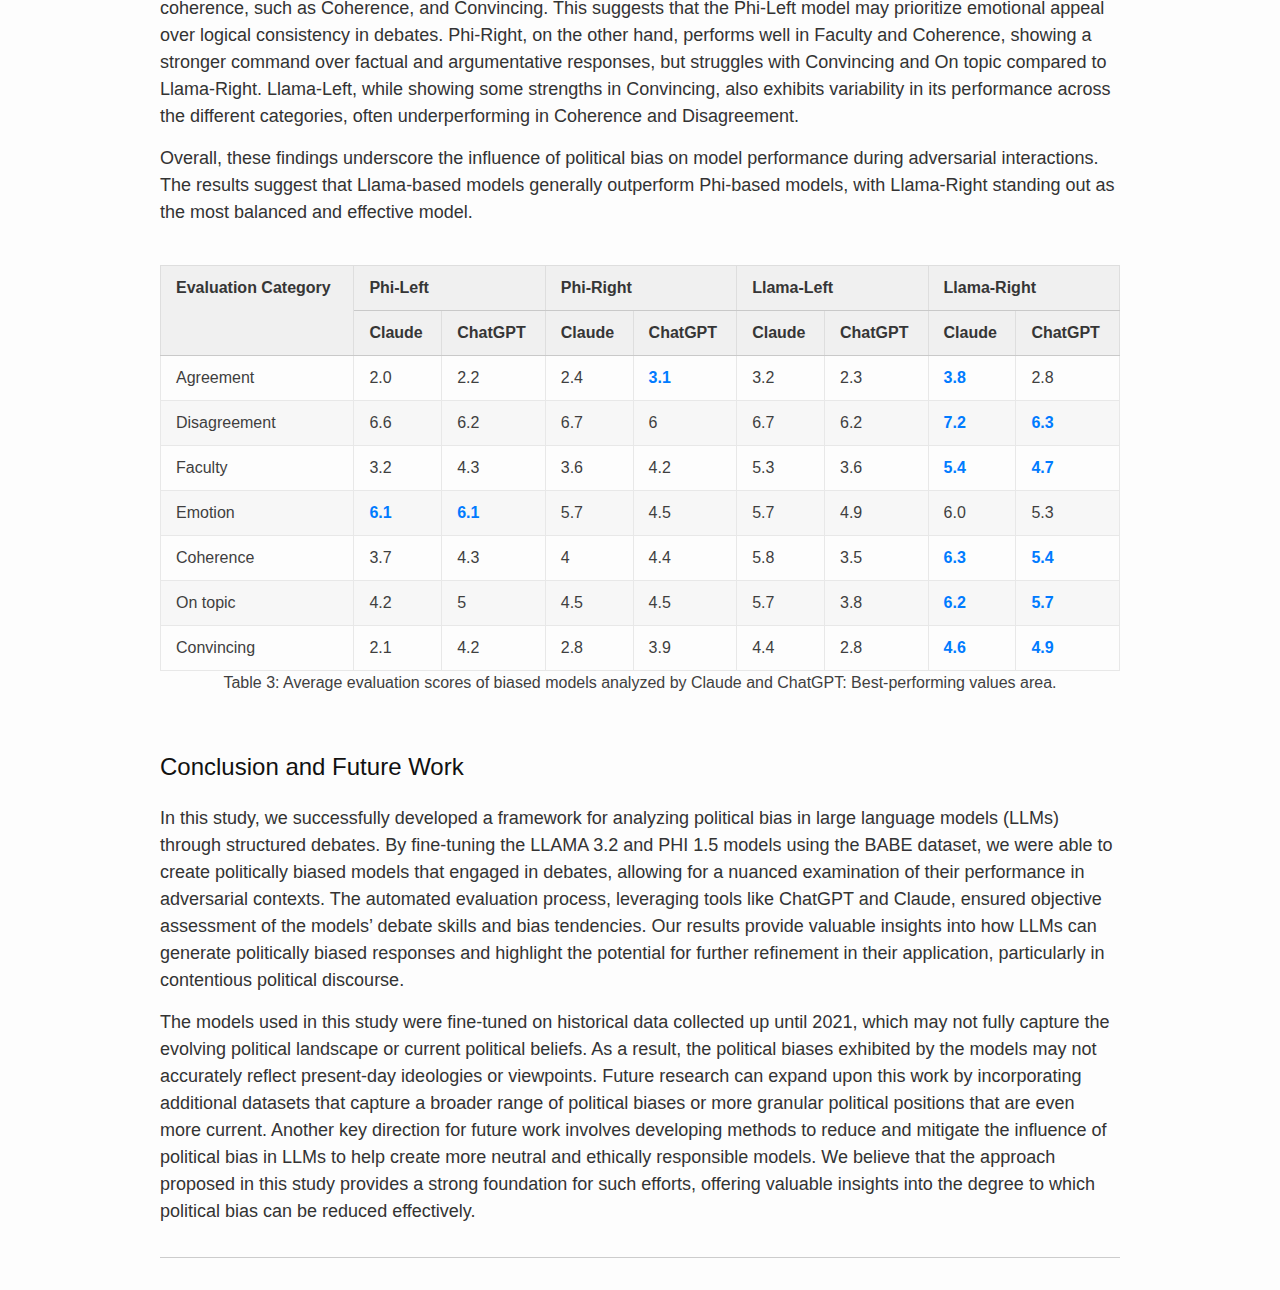
==== commit 5264e0eb: "added more line breaks for better spacing" ====
--- a/index.html
+++ b/index.html
@@ -235,7 +235,7 @@
   The debate prompts used in this study are listed in <a href="index.html#table-1" target="_self">Table 1</a>. These prompts were carefully selected based on their relevance to current, highly polarized political issues. 
   By choosing contentious topics, we aimed to create debates that would elicit strong disagreements between left-leaning and right-leaning models, providing a clear analysis of how each model navigates politically sensitive subjects.
 </p>
-
+<br>
 <table id="table-1">
   <tr>
       <td><strong>Prompt #1:</strong> Should the US impose stricter regulations on carbon emissions and stop fracking to combat climate change, even at the cost of economic growth?</td>
@@ -254,7 +254,7 @@
   </tr>
   <caption>Table 1: List of debate prompts used to evaluate political bias in model responses.</caption>
 </table>
-
+<br>
 <p>
   An example of a debate between the Phi-left and Phi-right models is presented in <a href="index.html#table-2" target="_self">Table 2</a>, using the prompt:
   <i>"Should social media platforms regulate content to prevent hate speech and misinformation, or should they allow free speech, even at the risk of harmful content?"</i>
@@ -262,7 +262,7 @@
   with a history window of two previous responses to inform each new reply. The temperature was set to 0.7 to allow for varied yet controlled outputs, the maximum length of each response was limited to 1024 characters,
   and the maximum number of new tokens generated in each turn was capped at 150. This configuration was chosen to strike a balance between generating meaningful dialogue while maintaining computational efficiency.
 </p>
-
+<br>
 <table id="table-2">
   <thead>
       <tr>
@@ -324,7 +324,7 @@
   </tbody>
   <caption>Table 2: Example of a debate between the Phi-left and Phi-right models on the topic of social media regulation.</caption>
 </table>
-
+<br>
 
 <p><b>Evaluation Interpretation</b></p>
 <p>
@@ -347,7 +347,7 @@
   Overall, these findings underscore the influence of political bias on model performance during adversarial interactions.
   The results suggest that Llama-based models generally outperform Phi-based models, with Llama-Right standing out as the most balanced and effective model.
 </p>
-
+<br>
 <table id="table-3">
   <thead>
       <tr>
@@ -450,7 +450,7 @@
 
   <caption>Table 3: Average evaluation scores of biased models analyzed by Claude and ChatGPT: Best-performing values area.</caption>
 </table>
-
+<br>
 
 <h2 id="conclusion">Conclusion and Future Work</h2>
 <p>
